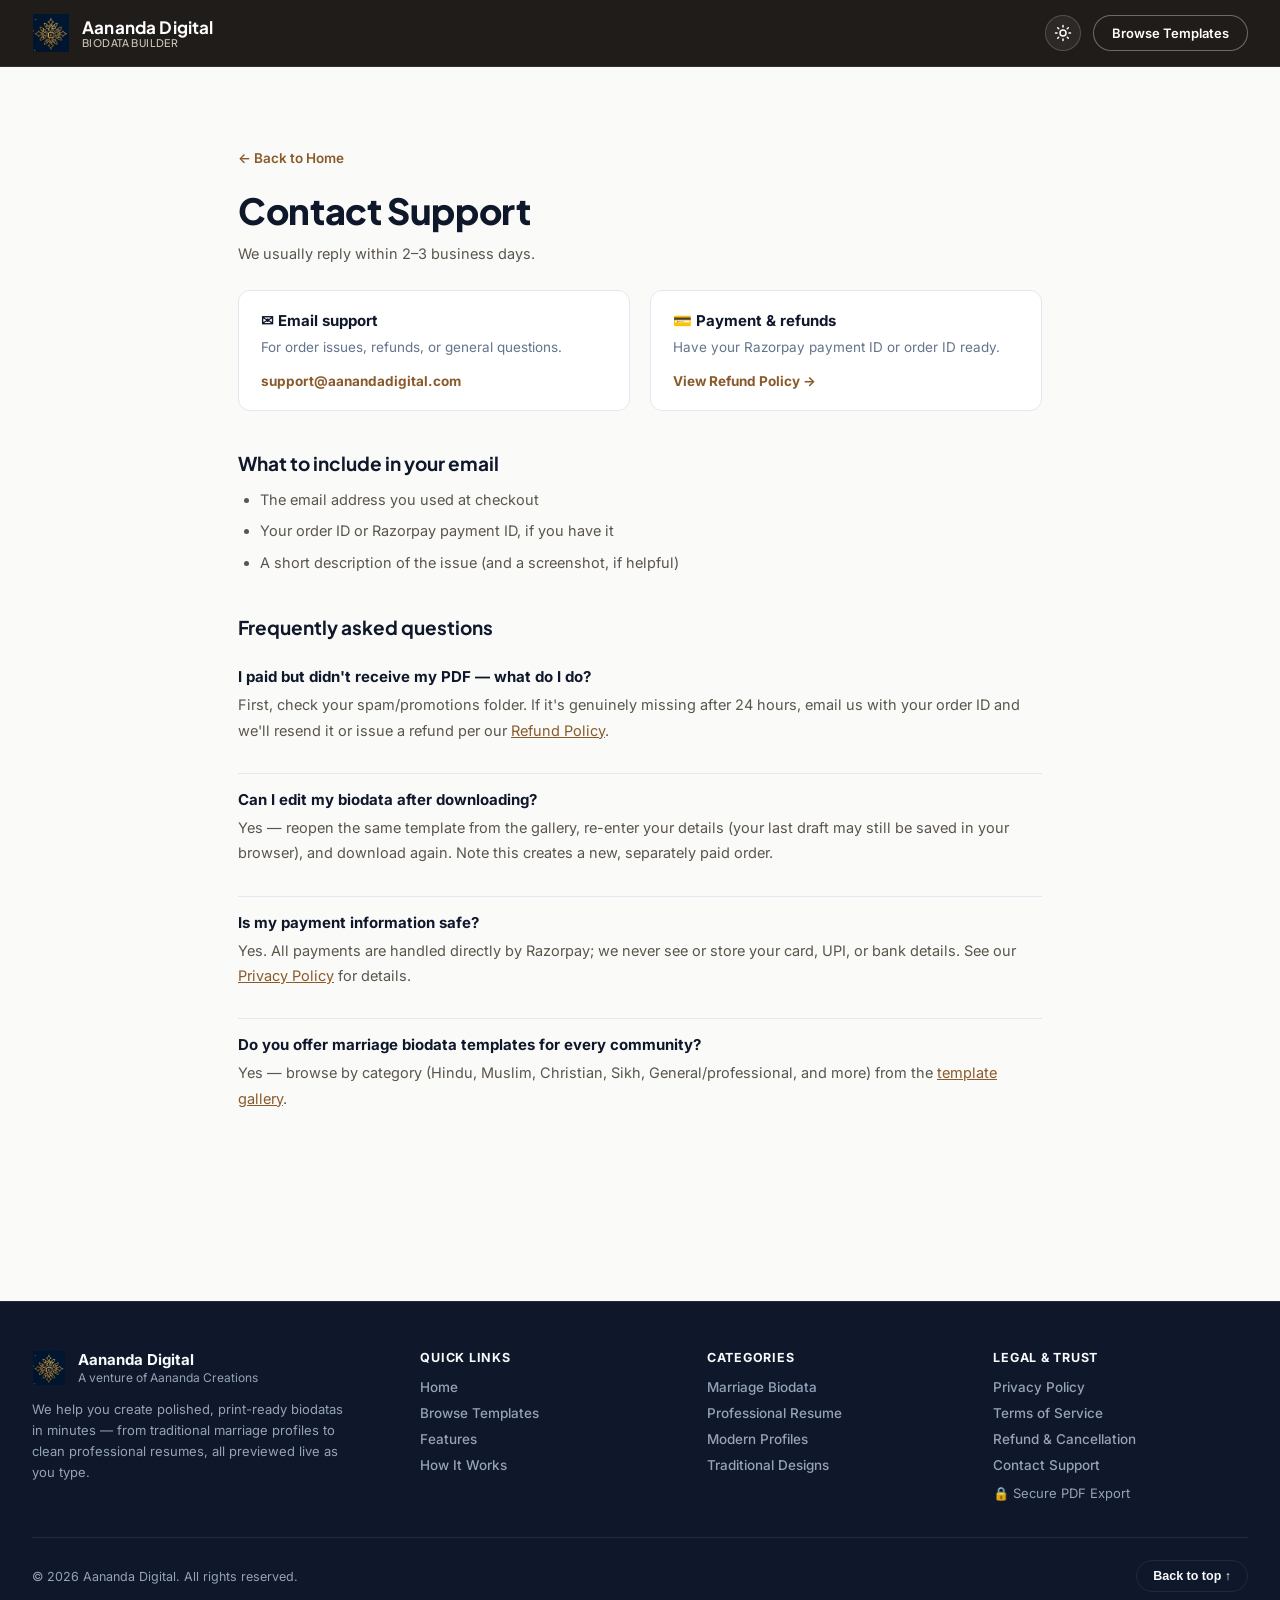
==== frontend/legal/contact.html @ cd55260d "added pp" ====
<!DOCTYPE html>
<html lang="en">
<head>
<meta charset="UTF-8" />
<meta name="viewport" content="width=device-width, initial-scale=1.0" />
<meta name="theme-color" content="#0f172a" />
<title>Contact Support — Aananda Digital</title>
<meta name="description" content="Get help with your Aananda Digital biodata order, payments, or account." />
<link rel="preconnect" href="https://fonts.googleapis.com" />
<link rel="preconnect" href="https://fonts.gstatic.com" crossorigin />
<link href="https://fonts.googleapis.com/css2?family=Plus+Jakarta+Sans:wght@400;500;600;700;800&family=Inter:wght@400;500;600;700&display=swap" rel="stylesheet" />
<link rel="stylesheet" href="../style.css" />
<script>
  (function () {
    try {
      var saved = localStorage.getItem("aananda-theme");
      var theme = saved || (window.matchMedia && window.matchMedia("(prefers-color-scheme: dark)").matches ? "dark" : "light");
      document.documentElement.setAttribute("data-theme", theme);
    } catch (e) {}
  })();
</script>
</head>
<body>
  <header class="app-header">
    <div class="brand">
      <img class="brand-mark" src="../src/assets/aananda-logo-mark.png" alt="Aananda Digital" />
      <span class="brand-text">Aananda Digital<span class="brand-sub">Biodata Builder</span></span>
    </div>
    <div class="app-header-actions">
      <button type="button" id="themeToggle" class="theme-toggle" aria-label="Toggle dark mode" title="Toggle dark mode">
        <svg class="icon-sun" width="18" height="18" viewBox="0 0 24 24" fill="none" stroke="currentColor" stroke-width="2" stroke-linecap="round" stroke-linejoin="round"><circle cx="12" cy="12" r="4"/><path d="M12 2v2M12 20v2M4.93 4.93l1.41 1.41M17.66 17.66l1.41 1.41M2 12h2M20 12h2M6.34 17.66l-1.41 1.41M19.07 4.93l-1.41 1.41"/></svg>
        <svg class="icon-moon" width="18" height="18" viewBox="0 0 24 24" fill="none" stroke="currentColor" stroke-width="2" stroke-linecap="round" stroke-linejoin="round"><path d="M21 12.79A9 9 0 1 1 11.21 3 7 7 0 0 0 21 12.79z"/></svg>
      </button>
      <a href="../index.html#galleryGrid" class="btn btn-header-cta">Browse Templates</a>
    </div>
  </header>

  <main class="container">
    <article class="legal-page">
      <a href="../index.html" class="legal-back">&larr; Back to Home</a>
      <h1>Contact Support</h1>
      <p class="legal-updated">We usually reply within 2–3 business days.</p>

      <div class="contact-grid">
        <div class="contact-card">
          <h3>&#9993; Email support</h3>
          <p>For order issues, refunds, or general questions.</p>
          <a class="contact-link" href="mailto:support@aanandadigital.com">support@aanandadigital.com</a>
        </div>
        <div class="contact-card">
          <h3>&#128179; Payment &amp; refunds</h3>
          <p>Have your Razorpay payment ID or order ID ready.</p>
          <a class="contact-link" href="./refund-policy.html">View Refund Policy &rarr;</a>
        </div>
      </div>

      <h2>What to include in your email</h2>
      <ul>
        <li>The email address you used at checkout</li>
        <li>Your order ID or Razorpay payment ID, if you have it</li>
        <li>A short description of the issue (and a screenshot, if helpful)</li>
      </ul>

      <h2>Frequently asked questions</h2>
      <div class="faq-item">
        <h3>I paid but didn't receive my PDF — what do I do?</h3>
        <p>First, check your spam/promotions folder. If it's genuinely missing after 24 hours, email us with your order ID and we'll resend it or issue a refund per our <a href="./refund-policy.html">Refund Policy</a>.</p>
      </div>
      <div class="faq-item">
        <h3>Can I edit my biodata after downloading?</h3>
        <p>Yes — reopen the same template from the gallery, re-enter your details (your last draft may still be saved in your browser), and download again. Note this creates a new, separately paid order.</p>
      </div>
      <div class="faq-item">
        <h3>Is my payment information safe?</h3>
        <p>Yes. All payments are handled directly by Razorpay; we never see or store your card, UPI, or bank details. See our <a href="./privacy-policy.html">Privacy Policy</a> for details.</p>
      </div>
      <div class="faq-item">
        <h3>Do you offer marriage biodata templates for every community?</h3>
        <p>Yes — browse by category (Hindu, Muslim, Christian, Sikh, General/professional, and more) from the <a href="../index.html#galleryGrid">template gallery</a>.</p>
      </div>
    </article>
  </main>

  <footer class="app-footer">
    <div class="app-footer-inner">
      <div class="app-footer-grid">
        <div class="app-footer-col app-footer-brand-col">
          <div class="app-footer-brand">
            <img src="../src/assets/aananda-logo-mark.png" alt="Aananda Digital" class="app-footer-mark" />
            <div>
              <div class="app-footer-name">Aananda Digital</div>
              <div class="app-footer-tag">A venture of Aananda Creations</div>
            </div>
          </div>
          <p class="app-footer-blurb">
            We help you create polished, print-ready biodatas in minutes — from traditional
            marriage profiles to clean professional resumes, all previewed live as you type.
          </p>
        </div>

        <div class="app-footer-col">
          <h4 class="app-footer-heading">Quick Links</h4>
          <a href="../index.html">Home</a>
          <a href="../index.html#galleryGrid">Browse Templates</a>
          <a href="../index.html#features">Features</a>
          <a href="../index.html#how-it-works">How It Works</a>
        </div>

        <div class="app-footer-col">
          <h4 class="app-footer-heading">Categories</h4>
          <a href="../index.html#/cat/Marriage">Marriage Biodata</a>
          <a href="../index.html#/cat/General">Professional Resume</a>
          <a href="../index.html#/cat/General">Modern Profiles</a>
          <a href="../index.html#/cat/Marriage">Traditional Designs</a>
        </div>

        <div class="app-footer-col">
          <h4 class="app-footer-heading">Legal &amp; Trust</h4>
          <a href="./privacy-policy.html">Privacy Policy</a>
          <a href="./terms-of-service.html">Terms of Service</a>
          <a href="./refund-policy.html">Refund &amp; Cancellation</a>
          <a href="./contact.html">Contact Support</a>
          <span class="app-footer-trust">&#128274; Secure PDF Export</span>
        </div>
      </div>

      <div class="app-footer-bottom">
        <div class="app-footer-copy">&copy; <span id="footerYear"></span> Aananda Digital. All rights reserved.</div>
        <button type="button" id="backToTop" class="app-footer-top-btn">Back to top &uarr;</button>
      </div>
    </div>
  </footer>

  <script type="module">
    import { initThemeToggle, initBackToTop, initFooterYear } from "../src/theme.js";
    initThemeToggle();
    initBackToTop();
    initFooterYear();
  </script>
</body>
</html>
---- frontend/style.css ----
/* ==== Theme system: CSS variables, light (default) + dark ==== */
:root {
  --bg: #fafaf9;
  --bg-elevated: #ffffff;
  --surface: #ffffff;
  --surface-muted: #f8fafc;
  --text: #0f172a;
  --text-muted: #5b564c;
  --text-soft: #64748b;
  --border: #e2e8f0;
  --border-soft: #ece8e0;
  --accent: #8a5a2b;
  --accent-soft: #f6ede1;
  --accent-strong: #1f1c1a;
  --cta-bg: #1f1c1a;
  --cta-text: #ffffff;
  --gold: #d4af37;
  --header-bg: #1f1c1a;
  --header-text: #ffffff;
  --header-text-muted: #cfc7b8;
  --footer-bg: #0f172a;
  --footer-text: #94a3b8;
  --footer-text-strong: #f8fafc;
  --footer-border: rgba(255, 255, 255, 0.08);
  --shadow-color: rgba(31, 28, 26, 0.14);
  --badge-general: #0284c7;
  --badge-marriage: #9f1239;
  color-scheme: light;
}

[data-theme="dark"] {
  --bg: #090d16;
  --bg-elevated: #0f172a;
  --surface: rgba(30, 41, 59, 0.7);
  --surface-muted: rgba(30, 41, 59, 0.45);
  --text: #f8fafc;
  --text-muted: #cbd5e1;
  --text-soft: #94a3b8;
  --border: rgba(255, 255, 255, 0.1);
  --border-soft: rgba(255, 255, 255, 0.08);
  --accent: #eab676;
  --accent-soft: rgba(212, 175, 55, 0.14);
  --accent-strong: #f8fafc;
  --cta-bg: #d4af37;
  --cta-text: #1f1c1a;
  --gold: #e6c96b;
  --header-bg: #0b0f19;
  --header-text: #f8fafc;
  --header-text-muted: #94a3b8;
  --footer-bg: #030712;
  --footer-text: #7c8aa3;
  --footer-text-strong: #f8fafc;
  --footer-border: rgba(255, 255, 255, 0.08);
  --shadow-color: rgba(0, 0, 0, 0.45);
  color-scheme: dark;
}

* { box-sizing: border-box; }
body {
  margin: 0;
  font-family: "Inter", "Segoe UI", Arial, sans-serif;
  background: var(--bg);
  color: var(--text);
  transition: background 0.25s ease, color 0.25s ease;
}

/* Base button reset — deliberately the FIRST button rule in the file so
   every button-family class defined further down (.btn-header-cta,
   .btn-hero-*, .btn-secondary, .filter-chip, etc.) can safely override its
   background/color/border. Same-specificity classes are resolved by source
   order, so this must never move below a more specific button rule. */
.btn {
  padding: 10px 18px;
  border-radius: 8px;
  border: 1px solid var(--cta-bg);
  background: var(--cta-bg);
  color: var(--cta-text);
  font-size: 14px;
  cursor: pointer;
  transition: transform 0.2s ease, box-shadow 0.2s ease;
}
.btn:hover:not(:disabled) { transform: translateY(-1px); }
.btn:disabled { opacity: .5; cursor: not-allowed; background: #7a766e; border-color: #7a766e; color: #fff; }

.app-header {
  padding: 14px 32px;
  background: var(--header-bg);
  color: var(--header-text);
  display: flex;
  align-items: center;
  justify-content: space-between;
  position: sticky;
  top: 0;
  z-index: 50;
  border-bottom: 1px solid rgba(255,255,255,0.08);
  transition: background 0.25s ease;
}
.app-header .brand {
  display: flex;
  align-items: center;
  gap: 12px;
  font-size: 17px;
  font-weight: 700;
  letter-spacing: 0.01em;
  font-family: "Plus Jakarta Sans", "Inter", sans-serif;
}
.app-header .brand-mark {
  width: 38px;
  height: 38px;
  object-fit: contain;
  flex-shrink: 0;
}
.app-header .brand-text { display: flex; flex-direction: column; line-height: 1.2; }
.app-header .brand-sub { font-size: 10.5px; font-weight: 500; color: var(--header-text-muted); letter-spacing: 0.04em; text-transform: uppercase; }

.app-header-actions { display: flex; align-items: center; gap: 12px; }

.theme-toggle {
  width: 36px;
  height: 36px;
  border-radius: 50%;
  border: 1px solid rgba(255,255,255,0.18);
  background: rgba(255,255,255,0.06);
  color: var(--header-text);
  display: flex;
  align-items: center;
  justify-content: center;
  cursor: pointer;
  transition: background 0.2s ease, border-color 0.2s ease, transform 0.2s ease;
  flex-shrink: 0;
}
.theme-toggle:hover { background: rgba(255,255,255,0.14); border-color: var(--gold); transform: translateY(-1px); }
.theme-toggle .icon-moon { display: none; }
[data-theme="dark"] .theme-toggle .icon-sun { display: none; }
[data-theme="dark"] .theme-toggle .icon-moon { display: block; }

.btn-header-cta {
  padding: 9px 18px;
  border-radius: 999px;
  border: 1px solid rgba(255,255,255,0.35);
  color: #fff;
  font-size: 13px;
  font-weight: 600;
  text-decoration: none;
  transition: background 0.15s, border-color 0.15s;
}
.btn-header-cta:hover { background: rgba(255,255,255,0.1); border-color: var(--gold); }

.container { max-width: 1440px; margin: 0 auto; padding: 32px; }

/* ---- Hero ---- */
.hero {
  display: grid;
  grid-template-columns: 1.15fr 0.85fr;
  gap: 48px;
  align-items: center;
  padding: 48px 8px 56px;
}
.hero-eyebrow {
  display: inline-flex;
  align-items: center;
  gap: 6px;
  font-size: 0.825rem;
  font-weight: 600;
  letter-spacing: 0.015em;
  color: var(--accent);
  background: transparent;
  padding: 7px 16px;
  border-radius: 9999px;
  border: 1px solid var(--gold);
  box-shadow: 0 0 0 3px var(--accent-soft);
  margin-bottom: 20px;
}
.hero-title {
  font-family: "Plus Jakarta Sans", "Inter", sans-serif;
  font-size: clamp(28px, 3.6vw, 42px);
  line-height: 1.2;
  font-weight: 800;
  color: var(--text);
  margin: 0 0 16px;
  letter-spacing: -0.015em;
}
.hero-title em { font-style: normal; color: var(--accent); }
.hero-subtitle {
  font-size: 16px;
  line-height: 1.6;
  color: var(--text-muted);
  margin: 0 0 28px;
  max-width: 540px;
}
.hero-cta-row { display: flex; gap: 14px; flex-wrap: wrap; margin-bottom: 30px; }
.btn-hero-primary {
  padding: 13px 24px;
  border-radius: 8px;
  background: var(--cta-bg);
  color: var(--cta-text);
  font-size: 14.5px;
  font-weight: 700;
  text-decoration: none;
  box-shadow: 0 8px 20px var(--shadow-color);
  transition: transform 0.2s ease, box-shadow 0.2s ease;
  display: inline-block;
}
.btn-hero-primary:hover { transform: translateY(-2px); box-shadow: 0 10px 24px var(--shadow-color); }
.btn-hero-secondary {
  padding: 13px 24px;
  border-radius: 8px;
  background: var(--surface);
  color: var(--text);
  font-size: 14.5px;
  font-weight: 700;
  text-decoration: none;
  border: 1.5px solid var(--border);
  transition: border-color 0.2s ease, background 0.2s ease, transform 0.2s ease;
  display: inline-block;
}
.btn-hero-secondary:hover { border-color: var(--accent); transform: translateY(-2px); }
.hero-trust-badges { display: flex; flex-wrap: wrap; gap: 10px 22px; }
.trust-badge { font-size: 13px; color: var(--text-muted); display: flex; align-items: center; gap: 6px; font-weight: 600; }
.trust-badge-icon {
  width: 18px; height: 18px; border-radius: 50%;
  background: #e7f3e8; color: #2f7a44;
  display: inline-flex; align-items: center; justify-content: center;
  font-size: 11px; flex-shrink: 0;
}
[data-theme="dark"] .trust-badge-icon { background: rgba(47, 122, 68, 0.25); color: #7fd99a; }

.hero-visual { position: relative; height: 380px; display: flex; align-items: center; justify-content: center; perspective: 1200px; }
.hero-card {
  position: absolute;
  width: 240px;
  height: 320px;
  border-radius: 16px;
  box-shadow: 0 20px 45px var(--shadow-color);
  transition: transform 0.4s ease, box-shadow 0.4s ease;
}
.hero-card-back {
  background: linear-gradient(155deg, #1e3a8a, #0f172a);
  transform: rotate(-9deg) translate(-38px, 10px);
  opacity: 0.85;
}
.hero-card-mid {
  background: linear-gradient(155deg, #9f1239, #7f1d1d);
  transform: rotate(6deg) translate(34px, -6px);
  opacity: 0.9;
}
.hero-card-front {
  background: #fffdfa;
  border: 6px double var(--gold);
  padding: 22px 20px;
  display: flex;
  flex-direction: column;
  align-items: center;
  gap: 12px;
  transform: perspective(1000px) rotateY(-6deg) rotateX(2deg);
  animation: heroFloat 5s ease-in-out infinite;
}
.hero-visual:hover .hero-card-front {
  transform: perspective(1000px) rotateY(0deg) rotateX(0deg) translateY(-4px);
}
@keyframes heroFloat {
  0%, 100% { transform: perspective(1000px) rotateY(-6deg) rotateX(2deg) translateY(0px); }
  50% { transform: perspective(1000px) rotateY(-6deg) rotateX(2deg) translateY(-8px); }
}
.hero-card-photo {
  width: 74px; height: 74px; border-radius: 50%;
  background: linear-gradient(135deg, #e7dcc8, #cbb98f);
  margin-bottom: 4px;
  border: 2px solid var(--gold);
}
.hero-card-line { height: 8px; border-radius: 4px; background: #e7e2d6; width: 100%; }
.hero-card-line-1 { width: 60%; height: 12px; background: #c9a24b; margin-bottom: 4px; }
.hero-card-line-2 { width: 90%; }
.hero-card-line-3 { width: 75%; }
.hero-card-line-4 { width: 85%; }

@media (max-width: 900px) {
  .hero { grid-template-columns: 1fr; padding: 32px 4px 40px; text-align: center; }
  .hero-cta-row, .hero-trust-badges { justify-content: center; }
  .hero-subtitle { max-width: none; margin-left: auto; margin-right: auto; }
  .hero-visual { height: 280px; margin-top: 8px; }
  .hero-card { width: 190px; height: 250px; }
}

.gallery-heading { margin-bottom: 18px; }
.gallery-heading h2 { margin: 0 0 6px; font-size: 22px; font-family: "Plus Jakarta Sans", "Inter", sans-serif; font-weight: 700; color: var(--text); }
.gallery-subtitle { color: var(--text-soft); margin: 0 0 4px; font-size: 14.5px; }

/* ---- Gallery ---- */
.gallery-filters {
  display: flex;
  flex-wrap: wrap;
  gap: 10px;
  margin-bottom: 24px;
}
.filter-chip {
  padding: 8px 18px;
  border-radius: 9999px;
  border: 1px solid var(--border);
  background: transparent;
  color: var(--text-muted);
  font-size: 13px;
  font-weight: 600;
  cursor: pointer;
  transition: background 0.2s ease, color 0.2s ease, border-color 0.2s ease, box-shadow 0.2s ease;
}
.filter-chip:hover { border-color: var(--accent); color: var(--text); }
.filter-chip.active {
  background: var(--cta-bg);
  border-color: var(--cta-bg);
  color: var(--cta-text);
  box-shadow: 0 0 0 3px var(--accent-soft);
}
.gallery-empty { color: var(--text-soft); font-size: 14px; padding: 20px 0; }

.gallery-grid {
  display: grid;
  grid-template-columns: repeat(auto-fill, minmax(260px, 1fr));
  gap: 24px;
  align-items: stretch;
}
.template-card {
  background: var(--surface);
  border: 1px solid var(--border);
  border-radius: 12px;
  overflow: hidden;
  display: flex;
  flex-direction: column;
  height: 100%;
  transition: box-shadow 0.2s ease, transform 0.2s ease, border-color 0.2s ease;
}
.template-card:hover {
  box-shadow: 0 12px 24px -10px rgba(0,0,0,0.15);
  transform: translateY(-4px);
  border-color: var(--accent);
}
.template-card-thumb {
  position: relative;
  aspect-ratio: 3 / 4;
  background: #eee;
  display: flex;
  align-items: center;
  justify-content: center;
  cursor: pointer;
  flex-shrink: 0;
  overflow: hidden;
}
.template-card-thumb img { width: 100%; height: 100%; object-fit: cover; display: block; transition: transform 0.3s ease; }
.template-card:hover .template-card-thumb img { transform: scale(1.04); }
.template-card-thumb.no-thumb::after {
  content: "No preview yet";
  color: #999;
  font-size: 13px;
}

.template-card-badge {
  position: absolute;
  top: 10px;
  left: 10px;
  z-index: 2;
  font-size: 10.5px;
  font-weight: 700;
  letter-spacing: 0.02em;
  padding: 4px 10px;
  border-radius: 999px;
  color: #fff;
  box-shadow: 0 2px 8px rgba(0,0,0,0.18);
}
.template-card-badge.badge-general { background: var(--badge-general); }
.template-card-badge.badge-marriage { background: var(--badge-marriage); }

.template-card-overlay {
  position: absolute;
  inset: 0;
  background: linear-gradient(to top, rgba(31,28,26,0.72) 0%, rgba(31,28,26,0.0) 55%);
  display: flex;
  align-items: flex-end;
  justify-content: center;
  padding-bottom: 18px;
  opacity: 0;
  transition: opacity 0.2s ease;
}
.template-card:hover .template-card-overlay { opacity: 1; }
.template-card-overlay-btn {
  background: #fff;
  color: #1f1c1a;
  font-size: 12.5px;
  font-weight: 700;
  padding: 8px 16px;
  border-radius: 999px;
  box-shadow: 0 4px 12px rgba(0,0,0,0.25);
}
.template-card-body { padding: 14px 16px 16px; display: flex; flex-direction: column; gap: 6px; flex: 1; }
.template-card-name {
  font-size: 16px;
  font-weight: 700;
  line-height: 1.25;
  min-height: 40px;
  color: var(--text);
  display: -webkit-box;
  -webkit-line-clamp: 2;
  -webkit-box-orient: vertical;
  overflow: hidden;
}
.template-card-community {
  display: inline-block;
  font-size: 12px;
  color: var(--accent);
  background: var(--accent-soft);
  padding: 2px 8px;
  border-radius: 12px;
  width: fit-content;
  min-height: 20px;
}
.template-card-desc {
  font-size: 13px;
  color: var(--text-soft);
  line-height: 1.4;
  flex: 1;
  display: -webkit-box;
  -webkit-line-clamp: 3;
  -webkit-box-orient: vertical;
  overflow: hidden;
}
.template-card-body .btn-primary { margin-top: 10px; }

/* ---- Builder ---- */
.builder-layout {
  display: grid;
  grid-template-columns: 460px 1fr;
  gap: 36px;
  align-items: start;
}
.form-panel {
  background: var(--surface);
  border: 1px solid var(--border);
  border-radius: 12px;
  padding: 22px 24px;
  position: sticky;
  top: 20px;
  align-self: start;
  max-height: calc(100vh - 40px);
  overflow-y: auto;
  color: var(--text);
}
.form-section {
  border: 1px solid var(--border-soft);
  border-radius: 10px;
  background: var(--surface-muted);
  padding: 16px 18px 18px;
  margin: 0 0 18px;
}
.form-section legend { font-weight: 700; font-size: 14.5px; margin-bottom: 12px; padding: 0 2px; color: var(--text); }
.form-fields-grid { display: grid; grid-template-columns: 1fr 1fr; gap: 0 16px; }
.form-fields-grid .form-field-full { grid-column: 1 / -1; }
.form-field { margin-bottom: 14px; display: flex; flex-direction: column; gap: 4px; }
.form-field label { font-size: 13px; color: var(--text-muted); }
.form-field input,
.form-field textarea {
  padding: 10px 12px;
  border: 1px solid var(--border);
  border-radius: 8px;
  font-size: 14px;
  font-family: inherit;
  background: var(--bg-elevated);
  color: var(--text);
}
.form-field input:focus,
.form-field textarea:focus,
.form-field select:focus {
  outline: none;
  border-color: #8a5a2b;
  box-shadow: 0 0 0 3px rgba(138, 90, 43, 0.12);
}
.form-field textarea { resize: vertical; min-height: 80px; }
.form-field input[type="file"] {
  padding: 8px 10px;
  cursor: pointer;
  background: var(--bg-elevated);
  color: var(--text-muted);
}
.form-field input[type="file"]::file-selector-button,
.form-field input[type="file"]::-webkit-file-upload-button {
  padding: 7px 14px;
  margin-right: 12px;
  border: 1px solid var(--border);
  border-radius: 6px;
  background: var(--surface-muted);
  color: var(--text);
  font-family: inherit;
  font-size: 13px;
  font-weight: 600;
  cursor: pointer;
  transition: background 0.15s ease, border-color 0.15s ease;
}
.form-field input[type="file"]::file-selector-button:hover,
.form-field input[type="file"]::-webkit-file-upload-button:hover {
  background: var(--accent-soft);
  border-color: var(--accent);
}
.preview-panel { display: flex; flex-direction: column; align-items: center; gap: 14px; }
.preview-scale { transform-origin: top center; }

/* ---- field hint (e.g. age validation) ---- */
.field-hint { font-size: 12px; margin-top: 2px; min-height: 14px; }
.field-hint.ok { color: #3b7a3b; }
.field-hint.warn { color: #b23b3b; font-weight: 600; }

/* ---- phone / country code group ---- */
.phone-group { display: flex; gap: 8px; }
.phone-group select { flex: 0 0 118px; padding: 10px 6px; border: 1px solid var(--border); border-radius: 8px; font-family: inherit; font-size: 13px; background: var(--bg-elevated); color: var(--text); }
.phone-group input { flex: 1; min-width: 0; }
.field-error { font-size: 12px; color: #b23b3b; margin-top: 4px; min-height: 14px; }

/* ---- Canva-style page navigation (arrows + dots) ---- */
.preview-nav {
  display: flex;
  align-items: center;
  justify-content: center;
  gap: 16px;
}
.preview-arrow {
  width: 36px;
  height: 36px;
  border-radius: 50%;
  border: 1px solid var(--border);
  background: var(--surface);
  color: var(--text);
  font-size: 16px;
  cursor: pointer;
  display: flex;
  align-items: center;
  justify-content: center;
  transition: background 0.15s ease;
}
.preview-arrow:hover:not(:disabled) { background: var(--surface-muted); }
.preview-arrow:disabled { opacity: 0.35; cursor: default; }

.preview-dots { display: flex; align-items: center; gap: 8px; }
.preview-dot {
  width: 9px;
  height: 9px;
  border-radius: 50%;
  border: none;
  background: var(--border);
  cursor: pointer;
  padding: 0;
}
.preview-dot.active { background: var(--cta-bg); width: 22px; border-radius: 5px; }

.btn-secondary { background: var(--surface); color: var(--text); border-color: var(--border); }
.btn-primary { width: 100%; margin-top: 10px; }

.top-actions {
  position: sticky;
  top: 66px;
  z-index: 40;
  display: flex;
  flex-wrap: wrap;
  justify-content: space-between;
  align-items: center;
  gap: 12px;
  margin: 0 -32px 20px;
  padding: 12px 32px;
  background: var(--bg);
  border-bottom: 1px solid var(--border-soft);
  box-shadow: 0 6px 16px -12px var(--shadow-color);
}
.top-actions-left, .top-actions-right { display: flex; align-items: center; gap: 12px; flex-wrap: wrap; }
.top-actions-right { justify-content: flex-end; margin-left: auto; }
.download-block-reason { margin-top: 0; text-align: right; max-width: 260px; }

.overlay {
  position: fixed; inset: 0; background: rgba(0,0,0,0.55);
  display: flex; align-items: center; justify-content: center; color: #fff; font-size: 16px;
}
.overlay[hidden] { display: none; }

.contact-row { display: grid; grid-template-columns: 1fr 1fr; gap: 10px; margin-bottom: 14px; }

/* ---- Responsive builder layout ---- */
@media (max-width: 960px) {
  .container { padding: 16px; }

  .builder-layout {
    grid-template-columns: 1fr; /* stack form above preview */
    gap: 20px;
  }

  .form-panel {
    position: static;
    max-height: none; /* no forced inner scroll on mobile */
    overflow-y: visible;
    padding: 16px;
  }

  .form-fields-grid { grid-template-columns: 1fr; }

  .preview-panel {
    order: 2; /* form first, preview below on mobile */
  }

  .preview-scale {
    transform: none; /* let JS-driven width scaling take over, see main.js */
    width: 100%;
    display: flex;
    justify-content: center;
  }

  .contact-row {
    grid-template-columns: 1fr; /* stack full name / email */
  }

  .top-actions { margin: 0 -16px 20px; padding: 10px 16px; flex-direction: column; align-items: stretch; gap: 10px; }
  .top-actions-left, .top-actions-right { justify-content: stretch; }
  .top-actions-left .btn, .top-actions-right .btn { flex: 1 1 auto; }
  .download-block-reason { text-align: left; max-width: none; flex-basis: 100%; }
}

@media (max-width: 480px) {
  .app-header { padding: 14px 16px; top: 0; }
  .app-header .brand { font-size: 17px; }
  .top-actions { top: 62px; }
  .form-field input, .form-field textarea { font-size: 16px; } /* prevents iOS auto-zoom on focus */
}


/* --- dynamic pages/sections/photos (added for flexible builder) --- */

.form-photos {
  display: flex;
  flex-wrap: wrap;
  gap: 16px;
  margin-bottom: 20px;
}

.form-field-photo {
  position: relative;
}

.form-page {
  border-top: 1px dashed #d8d2c8;
  padding-top: 16px;
  margin-top: 16px;
}

.form-page:first-of-type {
  border-top: none;
  padding-top: 0;
  margin-top: 0;
}

.form-page-header {
  display: flex;
  align-items: center;
  justify-content: space-between;
  font-weight: 600;
  color: #6b5f4f;
  margin-bottom: 8px;
}

.section-title-input {
  border: none;
  background: transparent;
  font: inherit;
  font-weight: 600;
  padding: 2px 4px;
  width: auto;
  min-width: 140px;
}

.section-title-input:hover,
.section-title-input:focus {
  background: #f4efe6;
  border-radius: 4px;
  outline: none;
}

.form-section legend {
  display: flex;
  align-items: center;
  gap: 10px;
  width: 100%;
}

.btn-link {
  background: none;
  border: none;
  padding: 0;
  font-size: 13px;
  cursor: pointer;
  text-decoration: underline;
  color: #6b5f4f;
}

.btn-danger {
  color: #b23b3b;
}

.btn-add-section,
.btn-add-page,
.btn-add-photo {
  display: inline-block;
  margin-top: 8px;
  margin-bottom: 16px;
  font-size: 13px;
  padding: 8px 14px;
}

.btn-add-field {
  display: block;
  margin: 6px 0 4px;
}

.btn-remove-field {
  margin-left: auto;
  font-size: 12px;
}

/* --- generic renderer for user-added extras (custom sections, extra photos, extra pages) --- */
/* NOTE: the extras themselves (headings, rows, photos) are styled inline by
   dynamicExtras.js using each template's own theme (see templates/themes.js)
   so they visually match that specific template — not overridden here. */

.photo-placement-label {
  font-size: 11px;
  color: #8a8070;
  margin-top: 2px;
}
.photo-placement-select {
  padding: 5px 8px;
  border: 1px solid #d5d2ca;
  border-radius: 6px;
  font-size: 13px;
  font-family: inherit;
}

/* --- draggable/resizable extra photos on the live preview --- */
.bd-user-photo { touch-action: none; }
.bd-user-photo:hover { outline: 2px dashed rgba(0, 0, 0, 0.35); outline-offset: 2px; }
.bd-user-photo-resize {
  position: absolute;
  right: -6px;
  bottom: -6px;
  width: 14px;
  height: 14px;
  border-radius: 50%;
  background: #fff;
  border: 2px solid #1f1c1a;
  cursor: nwse-resize;
  touch-action: none;
}

/* --- Canva-style on-photo edit button + panel (shape/border/filter/order/remove) --- */
.bd-photo-edit-btn {
  position: absolute;
  top: -10px;
  right: -10px;
  width: 26px;
  height: 26px;
  border-radius: 50%;
  background: #1f1c1a;
  color: #fff;
  border: 2px solid #fff;
  font-size: 13px;
  line-height: 1;
  display: flex;
  align-items: center;
  justify-content: center;
  cursor: pointer;
  z-index: 1001;
  box-shadow: 0 1px 4px rgba(0,0,0,0.35);
  touch-action: none;
}
.bd-photo-edit-panel {
  position: absolute;
  top: 100%;
  right: 0;
  margin-top: 8px;
  width: 200px;
  background: #fff;
  border: 1px solid #d5d2ca;
  border-radius: 8px;
  padding: 12px;
  box-shadow: 0 6px 20px rgba(0,0,0,0.18);
  z-index: 1002;
  cursor: default;
  font-size: 12px;
  touch-action: auto;
}
.bd-photo-edit-panel[hidden] { display: none; }
.bd-photo-edit-panel .bd-panel-title { font-weight: 700; font-size: 12px; margin-bottom: 8px; color: #2a2620; }
.bd-photo-edit-panel label { display: flex; flex-direction: column; gap: 3px; margin-bottom: 8px; color: #6b5f4f; font-size: 11px; }
.bd-photo-edit-panel select { font-family: inherit; font-size: 12px; padding: 4px; border: 1px solid #d5d2ca; border-radius: 4px; }
.bd-photo-edit-panel input[type="range"] { width: 100%; }
.bd-photo-edit-panel input[type="color"] { padding: 0; height: 24px; border: 1px solid #d5d2ca; border-radius: 4px; background: none; width: 100%; }
.bd-photo-edit-actions { display: flex; flex-direction: column; gap: 6px; margin-top: 4px; border-top: 1px solid #eee; padding-top: 8px; }
.bd-photo-edit-actions button {
  text-align: left; background: none; border: none; padding: 0;
  font-size: 12px; cursor: pointer; color: #6b5f4f; text-decoration: underline;
}
.bd-photo-edit-actions button.btn-danger { color: #b23b3b; }

@media print {
  .bd-user-photo:hover { outline: none; }
  .bd-user-photo-resize { display: none; }
  .bd-photo-edit-btn, .bd-photo-edit-panel { display: none !important; }
}

.bd-render-error {
  padding: 24px;
  background: #fff5f0;
  border: 1px solid #e8c9b8;
  color: #8a4a2b;
  font-size: 14px;
  border-radius: 4px;
  margin: 12px 0;
}

@media print {
  .bd-cont-page {
    page-break-before: always;
  }
}

/* --- Start over button --- */
.btn-danger-outline {
  border-color: #b3402a;
  color: #b3402a;
}
.btn-danger-outline:hover { background: #fff5f0; }

/* --- never silently lose long text off the edge of a page --- */
.bd-template,
.bd-cont-page {
  overflow-wrap: break-word;
  word-break: break-word;
}
.bd-template *,
.bd-cont-page * {
  overflow-wrap: break-word;
  word-break: break-word;
}

/* --- catalog-wide layout/overflow polish, applied on top of every template's
   own skin. Every template's row/section/card wrapper follows the pattern
   bdNN-row / bdNN-section / bdNN-card / bdNN-block / bdNN-group / bdNN-line,
   so these attribute selectors reach all 24 templates without needing a
   per-file override, while never touching builder-UI classes (scoped to
   .bd-template). Individual templates may still refine further in their
   own style.css. --- */
.bd-template { box-sizing: border-box; }
.bd-template *,
.bd-template *::before,
.bd-template *::after { box-sizing: border-box; }

.bd-template [class*="-row"],
.bd-template [class*="-section"],
.bd-template [class*="-card"],
.bd-template [class*="-block"],
.bd-template [class*="-group"],
.bd-template [class*="-line"],
.bd-template [class*="-timeline-item"] {
  page-break-inside: avoid;
  break-inside: avoid;
}

/* Guard against a fixed-width label column swallowing a very long custom
   field label: allow it to wrap onto a second line instead of shoving the
   colon/value column out of alignment or off the page. */
.bd-template [class*="-label"],
.bd-template [class*="-value"] {
  overflow-wrap: break-word;
  word-break: break-word;
  min-width: 0;
}

/* Any element still using inline/table display for key-value pairs falls
   back to a predictable two-column grid so long values wrap cleanly under
   the label column instead of overflowing the sheet. */
.bd-template [class*="-row"] {
  min-width: 0;
}
.bd-template [class*="-row"] > * { min-width: 0; }

/* Screen-only elevation so every template reads as a premium physical sheet
   sitting on the page, rather than a flat rectangle — never printed/exported. */
@media screen {
  .bd-template {
    box-shadow: 0 12px 32px rgba(20, 16, 10, 0.14), 0 2px 8px rgba(20, 16, 10, 0.08);
  }
}
@media print {
  .bd-template { box-shadow: none !important; }
}

/* ---- Footer ---- */
.app-footer {
  margin-top: 64px;
  background: var(--footer-bg);
  color: var(--footer-text);
  border-top: 1px solid var(--footer-border);
  transition: background 0.25s ease;
}
[data-theme="dark"] .app-footer { background: var(--footer-bg); }
.app-footer-inner { max-width: 1440px; margin: 0 auto; padding: 48px 32px 24px; }

.app-footer-grid {
  display: grid;
  grid-template-columns: 1.4fr 1fr 1fr 1fr;
  gap: 32px;
  padding-bottom: 36px;
}
.app-footer-col { display: flex; flex-direction: column; gap: 10px; }
.app-footer-heading {
  font-size: 12.5px;
  font-weight: 700;
  text-transform: uppercase;
  letter-spacing: 0.06em;
  color: var(--footer-text-strong);
  margin: 0 0 4px;
}
.app-footer-col a {
  color: var(--footer-text);
  text-decoration: none;
  font-size: 13.5px;
  font-weight: 500;
  transition: color 0.15s;
  width: fit-content;
}
.app-footer-col a:hover { color: var(--gold); }
.app-footer-trust { font-size: 13px; color: var(--footer-text); display: flex; align-items: center; gap: 4px; margin-top: 2px; }

.app-footer-brand-col { gap: 14px; }
.app-footer-brand { display: flex; align-items: center; gap: 12px; }
.app-footer-mark { width: 34px; height: 34px; object-fit: contain; flex-shrink: 0; }
.app-footer-name { font-weight: 700; color: var(--footer-text-strong); font-size: 15px; }
.app-footer-tag { font-size: 12px; color: var(--footer-text); margin-top: 1px; }
.app-footer-blurb { font-size: 13px; line-height: 1.6; color: var(--footer-text); margin: 0; max-width: 320px; }

.app-footer-bottom {
  display: flex;
  align-items: center;
  justify-content: space-between;
  gap: 16px;
  flex-wrap: wrap;
  padding-top: 22px;
  border-top: 1px solid var(--footer-border);
}
.app-footer-copy { font-size: 12.5px; color: var(--footer-text); }
.app-footer-top-btn {
  background: transparent;
  border: 1px solid var(--footer-border);
  color: var(--footer-text-strong);
  font-size: 12.5px;
  font-weight: 600;
  padding: 8px 16px;
  border-radius: 9999px;
  cursor: pointer;
  transition: border-color 0.2s ease, transform 0.2s ease, background 0.2s ease;
}
.app-footer-top-btn:hover { border-color: var(--gold); background: rgba(212,175,55,0.08); transform: translateY(-2px); }

@media (max-width: 900px) {
  .app-footer-grid { grid-template-columns: 1fr 1fr; }
  .app-footer-brand-col { grid-column: 1 / -1; }
}
@media (max-width: 560px) {
  .app-footer-grid { grid-template-columns: 1fr; }
  .app-footer-bottom { flex-direction: column; text-align: center; }
}

/* ---- Legal / static content pages (privacy, terms, contact) ---- */
.legal-page {
  max-width: 820px;
  margin: 0 auto;
  padding: 48px 8px 64px;
}
.legal-back {
  display: inline-flex;
  align-items: center;
  gap: 6px;
  font-size: 13.5px;
  font-weight: 600;
  color: var(--accent);
  text-decoration: none;
  margin-bottom: 22px;
}
.legal-back:hover { text-decoration: underline; }
.legal-page h1 {
  font-family: "Plus Jakarta Sans", "Inter", sans-serif;
  font-size: clamp(26px, 3.4vw, 36px);
  font-weight: 800;
  color: var(--text);
  margin: 0 0 8px;
  letter-spacing: -0.01em;
}
.legal-updated { font-size: 13px; color: var(--text-soft); margin: 0 0 36px; }
.legal-page h2 {
  font-family: "Plus Jakarta Sans", "Inter", sans-serif;
  font-size: 19px;
  font-weight: 700;
  color: var(--text);
  margin: 36px 0 12px;
  padding-top: 4px;
}
.legal-page h2:first-of-type { margin-top: 0; }
.legal-page h3 {
  font-size: 15px;
  font-weight: 700;
  color: var(--text);
  margin: 20px 0 8px;
}
.legal-page p {
  font-size: 14.5px;
  line-height: 1.75;
  color: var(--text-muted);
  margin: 0 0 14px;
}
.legal-page ul, .legal-page ol {
  margin: 0 0 14px;
  padding-left: 22px;
  color: var(--text-muted);
  font-size: 14.5px;
  line-height: 1.75;
}
.legal-page li { margin-bottom: 6px; }
.legal-page a { color: var(--accent); }
.legal-page strong { color: var(--text); }
.legal-note {
  background: var(--surface-muted);
  border: 1px solid var(--border);
  border-left: 3px solid var(--gold);
  border-radius: 8px;
  padding: 14px 16px;
  font-size: 13.5px;
  color: var(--text-muted);
  margin: 0 0 28px;
}
.legal-toc {
  background: var(--surface);
  border: 1px solid var(--border);
  border-radius: 10px;
  padding: 18px 22px;
  margin: 0 0 32px;
}
.legal-toc h2 { margin: 0 0 10px; font-size: 14px; text-transform: uppercase; letter-spacing: 0.04em; }
.legal-toc ol { margin: 0; padding-left: 20px; columns: 2; -webkit-columns: 2; column-gap: 24px; }
.legal-toc a { font-size: 13.5px; text-decoration: none; }
.legal-toc a:hover { text-decoration: underline; }
@media (max-width: 640px) {
  .legal-toc ol { columns: 1; }
}

/* ---- Contact support page ---- */
.contact-grid {
  display: grid;
  grid-template-columns: 1fr 1fr;
  gap: 20px;
  margin: 24px 0 36px;
}
.contact-card {
  background: var(--surface);
  border: 1px solid var(--border);
  border-radius: 12px;
  padding: 20px 22px;
}
.contact-card h3 { margin: 0 0 6px; font-size: 15px; color: var(--text); }
.contact-card p { margin: 0 0 10px; font-size: 13.5px; color: var(--text-soft); }
.contact-card a.contact-link {
  display: inline-block;
  font-size: 13.5px;
  font-weight: 700;
  color: var(--accent);
  text-decoration: none;
}
.contact-card a.contact-link:hover { text-decoration: underline; }
@media (max-width: 640px) {
  .contact-grid { grid-template-columns: 1fr; }
}
.faq-item { border-bottom: 1px solid var(--border); padding: 16px 0; }
.faq-item:last-child { border-bottom: none; }
.faq-item h3 { margin: 0 0 6px; }
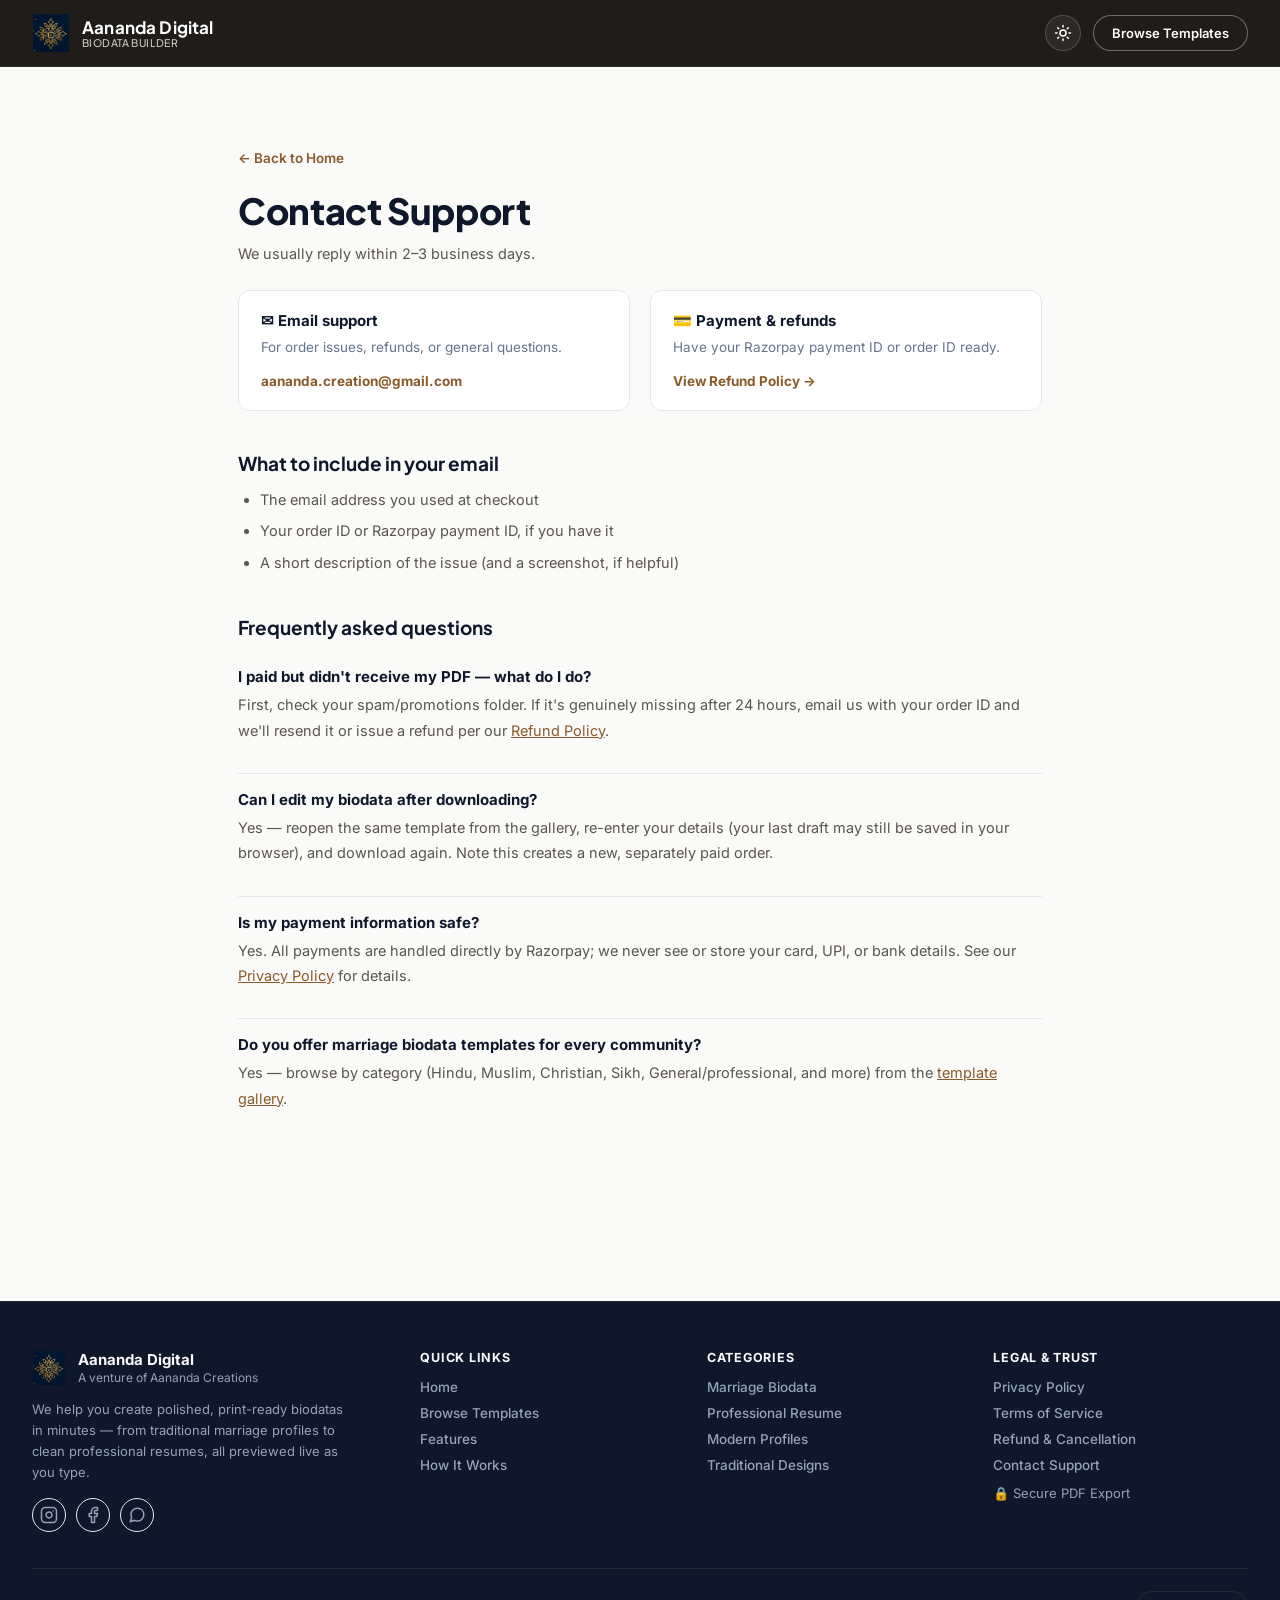
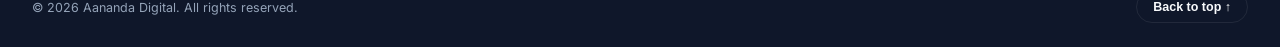
==== commit 248b6c5c: "added some frontend features" ====
--- a/frontend/legal/contact.html
+++ b/frontend/legal/contact.html
@@ -45,7 +45,7 @@
         <div class="contact-card">
           <h3>&#9993; Email support</h3>
           <p>For order issues, refunds, or general questions.</p>
-          <a class="contact-link" href="mailto:support@aanandadigital.com">support@aanandadigital.com</a>
+          <a class="contact-link" href="mailto:aananda.creation@gmail.com">aananda.creation@gmail.com</a>
         </div>
         <div class="contact-card">
           <h3>&#128179; Payment &amp; refunds</h3>
@@ -96,6 +96,17 @@
             We help you create polished, print-ready biodatas in minutes — from traditional
             marriage profiles to clean professional resumes, all previewed live as you type.
           </p>
+          <div class="app-footer-social">
+            <a href="https://www.instagram.com/aananda.creation" target="_blank" rel="noopener noreferrer" aria-label="Instagram">
+              <svg width="18" height="18" viewBox="0 0 24 24" fill="none" stroke="currentColor" stroke-width="2" stroke-linecap="round" stroke-linejoin="round"><rect x="2" y="2" width="20" height="20" rx="5"/><path d="M16 11.37A4 4 0 1 1 12.63 8 4 4 0 0 1 16 11.37z"/><line x1="17.5" y1="6.5" x2="17.51" y2="6.5"/></svg>
+            </a>
+            <a href="https://www.facebook.com/share/1BmwPWZJt9/" target="_blank" rel="noopener noreferrer" aria-label="Facebook">
+              <svg width="18" height="18" viewBox="0 0 24 24" fill="none" stroke="currentColor" stroke-width="2" stroke-linecap="round" stroke-linejoin="round"><path d="M18 2h-3a5 5 0 0 0-5 5v3H7v4h3v8h4v-8h3l1-4h-4V7a1 1 0 0 1 1-1h3z"/></svg>
+            </a>
+            <a href="https://wa.me/919076850508" target="_blank" rel="noopener noreferrer" aria-label="WhatsApp">
+              <svg width="18" height="18" viewBox="0 0 24 24" fill="none" stroke="currentColor" stroke-width="2" stroke-linecap="round" stroke-linejoin="round"><path d="M21 11.5a8.38 8.38 0 0 1-.9 3.8 8.5 8.5 0 0 1-7.6 4.7 8.38 8.38 0 0 1-3.8-.9L3 21l1.9-5.7a8.38 8.38 0 0 1-.9-3.8 8.5 8.5 0 0 1 4.7-7.6 8.38 8.38 0 0 1 3.8-.9h.5a8.48 8.48 0 0 1 8 8v.5z"/></svg>
+            </a>
+          </div>
         </div>
 
         <div class="app-footer-col">
@@ -108,10 +119,10 @@
 
         <div class="app-footer-col">
           <h4 class="app-footer-heading">Categories</h4>
-          <a href="../index.html#/cat/Marriage">Marriage Biodata</a>
-          <a href="../index.html#/cat/General">Professional Resume</a>
-          <a href="../index.html#/cat/General">Modern Profiles</a>
-          <a href="../index.html#/cat/Marriage">Traditional Designs</a>
+          <a href="../index.html?cat=Marriage#galleryGrid">Marriage Biodata</a>
+          <a href="../index.html?cat=General#galleryGrid">Professional Resume</a>
+          <a href="../index.html?cat=General#galleryGrid">Modern Profiles</a>
+          <a href="../index.html?cat=Marriage#galleryGrid">Traditional Designs</a>
         </div>
 
         <div class="app-footer-col">
--- a/frontend/style.css
+++ b/frontend/style.css
@@ -274,17 +274,85 @@
 .hero-card-line-3 { width: 75%; }
 .hero-card-line-4 { width: 85%; }
 
+.hero-visual-cta {
+  position: absolute;
+  bottom: 6px;
+  right: 18px;
+  display: inline-flex;
+  align-items: center;
+  gap: 6px;
+  background: var(--gold);
+  color: #1f1c1a;
+  font-size: 13.5px;
+  font-weight: 700;
+  padding: 10px 18px;
+  border-radius: 9999px;
+  text-decoration: none;
+  box-shadow: 0 10px 24px rgba(212, 175, 55, 0.4);
+  transform: translateY(50%) rotate(-3deg);
+  transition: transform 0.2s ease, box-shadow 0.2s ease;
+  z-index: 2;
+}
+.hero-visual-cta:hover {
+  transform: translateY(50%) rotate(-3deg) scale(1.05);
+  box-shadow: 0 12px 28px rgba(212, 175, 55, 0.55);
+}
+
 @media (max-width: 900px) {
   .hero { grid-template-columns: 1fr; padding: 32px 4px 40px; text-align: center; }
   .hero-cta-row, .hero-trust-badges { justify-content: center; }
   .hero-subtitle { max-width: none; margin-left: auto; margin-right: auto; }
   .hero-visual { height: 280px; margin-top: 8px; }
   .hero-card { width: 190px; height: 250px; }
+  .hero-visual-cta { right: 50%; transform: translate(50%, 50%) rotate(0deg); font-size: 12.5px; padding: 9px 16px; }
+  .hero-visual-cta:hover { transform: translate(50%, 50%) rotate(0deg) scale(1.05); }
 }
 
 .gallery-heading { margin-bottom: 18px; }
 .gallery-heading h2 { margin: 0 0 6px; font-size: 22px; font-family: "Plus Jakarta Sans", "Inter", sans-serif; font-weight: 700; color: var(--text); }
 .gallery-subtitle { color: var(--text-soft); margin: 0 0 4px; font-size: 14.5px; }
+
+/* ---- Features & How It Works ---- */
+.features-section, .how-it-works-section { margin: 56px 0; scroll-margin-top: 90px; }
+.gallery-heading { scroll-margin-top: 90px; }
+.features-grid {
+  display: grid;
+  grid-template-columns: repeat(4, 1fr);
+  gap: 20px;
+}
+.feature-card {
+  background: var(--surface);
+  border: 1px solid var(--border-soft);
+  border-radius: 14px;
+  padding: 22px 20px;
+  box-shadow: 0 2px 10px var(--shadow-color);
+}
+.feature-card-icon { font-size: 26px; margin-bottom: 10px; }
+.feature-card h3 { margin: 0 0 8px; font-size: 15.5px; font-family: "Plus Jakarta Sans", "Inter", sans-serif; color: var(--text); }
+.feature-card p { margin: 0; font-size: 13.5px; line-height: 1.6; color: var(--text-muted); }
+
+.how-it-works-steps {
+  display: grid;
+  grid-template-columns: repeat(4, 1fr);
+  gap: 20px;
+}
+.how-step { position: relative; padding: 22px 20px 20px; }
+.how-step-num {
+  width: 34px; height: 34px; border-radius: 50%;
+  background: var(--accent-strong); color: var(--bg-elevated);
+  display: flex; align-items: center; justify-content: center;
+  font-weight: 700; font-size: 15px; margin-bottom: 12px;
+}
+[data-theme="dark"] .how-step-num { background: var(--gold); color: #1f1c1a; }
+.how-step h3 { margin: 0 0 6px; font-size: 15px; font-family: "Plus Jakarta Sans", "Inter", sans-serif; color: var(--text); }
+.how-step p { margin: 0; font-size: 13.5px; line-height: 1.6; color: var(--text-muted); }
+
+@media (max-width: 860px) {
+  .features-grid, .how-it-works-steps { grid-template-columns: 1fr 1fr; }
+}
+@media (max-width: 560px) {
+  .features-grid, .how-it-works-steps { grid-template-columns: 1fr; }
+}
 
 /* ---- Gallery ---- */
 .gallery-filters {
@@ -569,6 +637,9 @@
 .top-actions-left, .top-actions-right { display: flex; align-items: center; gap: 12px; flex-wrap: wrap; }
 .top-actions-right { justify-content: flex-end; margin-left: auto; }
 .download-block-reason { margin-top: 0; text-align: right; max-width: 260px; }
+.checkout-consent { font-size: 12px; line-height: 1.5; color: var(--muted, #64748b); text-align: right; max-width: 260px; }
+.checkout-consent a { color: inherit; text-decoration: underline; }
+.checkout-consent a:hover { color: var(--gold); }
 
 .overlay {
   position: fixed; inset: 0; background: rgba(0,0,0,0.55);
@@ -615,6 +686,7 @@
   .top-actions-left, .top-actions-right { justify-content: stretch; }
   .top-actions-left .btn, .top-actions-right .btn { flex: 1 1 auto; }
   .download-block-reason { text-align: left; max-width: none; flex-basis: 100%; }
+  .checkout-consent { text-align: left; max-width: none; flex-basis: 100%; }
 }
 
 @media (max-width: 480px) {
@@ -932,6 +1004,14 @@
 .app-footer-trust { font-size: 13px; color: var(--footer-text); display: flex; align-items: center; gap: 4px; margin-top: 2px; }
 
 .app-footer-brand-col { gap: 14px; }
+.app-footer-social { display: flex; gap: 10px; margin-top: 2px; }
+.app-footer-social a {
+  display: flex; align-items: center; justify-content: center;
+  width: 34px; height: 34px; border-radius: 50%;
+  border: 1px solid var(--border, rgba(148,163,184,0.35));
+  color: var(--footer-text); transition: all 0.15s ease;
+}
+.app-footer-social a:hover { color: var(--gold); border-color: var(--gold); transform: translateY(-2px); }
 .app-footer-brand { display: flex; align-items: center; gap: 12px; }
 .app-footer-mark { width: 34px; height: 34px; object-fit: contain; flex-shrink: 0; }
 .app-footer-name { font-weight: 700; color: var(--footer-text-strong); font-size: 15px; }
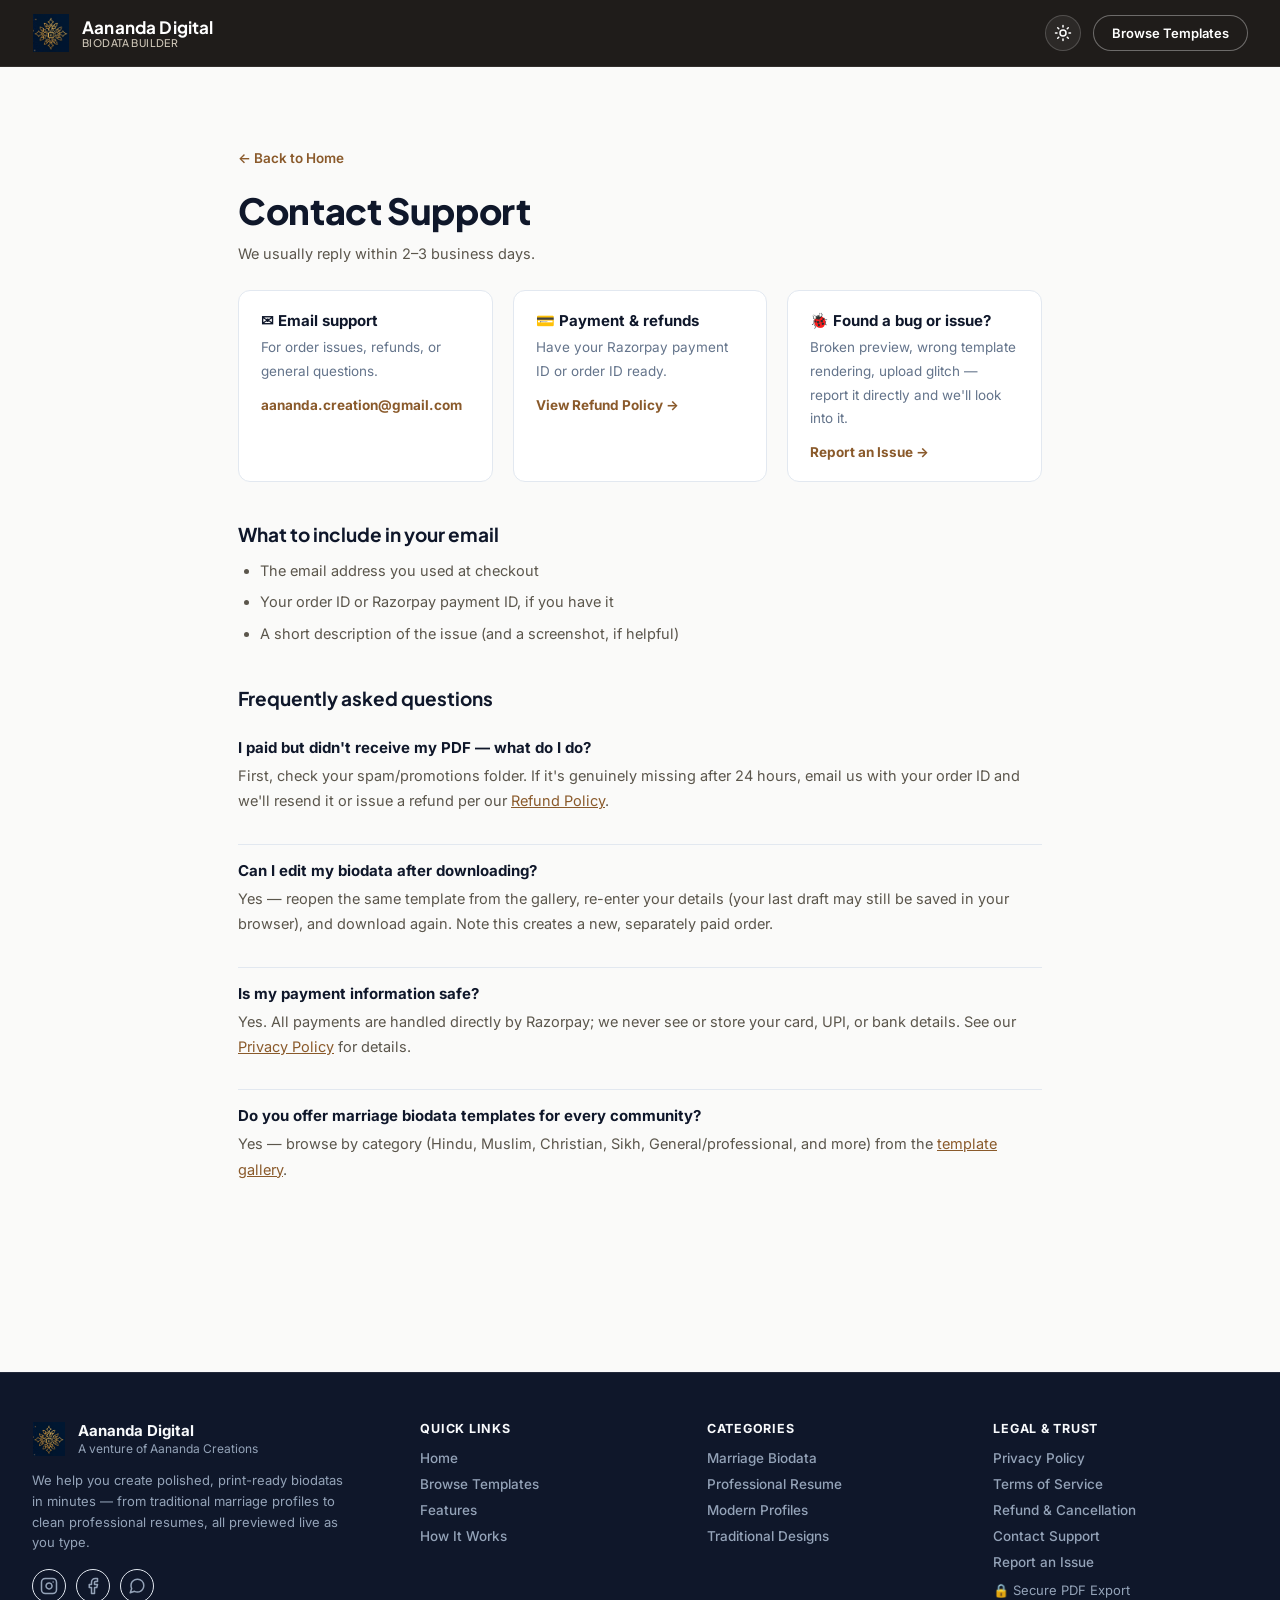
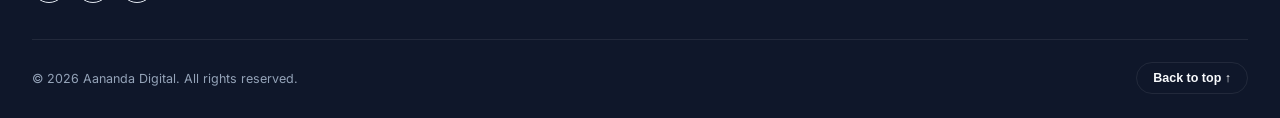
==== commit 954768e8: "updating the project- adding new templates, new features in frontend and backend" ====
--- a/frontend/legal/contact.html
+++ b/frontend/legal/contact.html
@@ -51,6 +51,11 @@
           <h3>&#128179; Payment &amp; refunds</h3>
           <p>Have your Razorpay payment ID or order ID ready.</p>
           <a class="contact-link" href="./refund-policy.html">View Refund Policy &rarr;</a>
+        </div>
+        <div class="contact-card">
+          <h3>&#128030; Found a bug or issue?</h3>
+          <p>Broken preview, wrong template rendering, upload glitch — report it directly and we'll look into it.</p>
+          <button type="button" class="contact-link report-issue-link">Report an Issue &rarr;</button>
         </div>
       </div>
 
@@ -131,6 +136,7 @@
           <a href="./terms-of-service.html">Terms of Service</a>
           <a href="./refund-policy.html">Refund &amp; Cancellation</a>
           <a href="./contact.html">Contact Support</a>
+          <button type="button" class="footer-link-btn report-issue-link">Report an Issue</button>
           <span class="app-footer-trust">&#128274; Secure PDF Export</span>
         </div>
       </div>
@@ -144,9 +150,11 @@
 
   <script type="module">
     import { initThemeToggle, initBackToTop, initFooterYear } from "../src/theme.js";
+    import { initReportIssueModal } from "../src/report-issue.js";
     initThemeToggle();
     initBackToTop();
     initFooterYear();
+    initReportIssueModal();
   </script>
 </body>
 </html>
--- a/frontend/style.css
+++ b/frontend/style.css
@@ -62,6 +62,12 @@
   background: var(--bg);
   color: var(--text);
   transition: background 0.25s ease, color 0.25s ease;
+  /* Safety net: transform:scale() (used to shrink the fixed-width template
+     page to fit narrow screens, see .preview-scale/.preview-panel below)
+     doesn't shrink the element's LAYOUT box, only its paint — so without
+     this, the pre-scale width can still push a horizontal scrollbar /
+     bleed the template off the right edge on mobile. */
+  overflow-x: hidden;
 }
 
 /* Base button reset — deliberately the FIRST button rule in the file so
@@ -89,6 +95,7 @@
   display: flex;
   align-items: center;
   justify-content: space-between;
+  gap: 20px;
   position: sticky;
   top: 0;
   z-index: 50;
@@ -103,6 +110,7 @@
   font-weight: 700;
   letter-spacing: 0.01em;
   font-family: "Plus Jakarta Sans", "Inter", sans-serif;
+  flex-shrink: 0;
 }
 .app-header .brand-mark {
   width: 38px;
@@ -113,7 +121,69 @@
 .app-header .brand-text { display: flex; flex-direction: column; line-height: 1.2; }
 .app-header .brand-sub { font-size: 10.5px; font-weight: 500; color: var(--header-text-muted); letter-spacing: 0.04em; text-transform: uppercase; }
 
-.app-header-actions { display: flex; align-items: center; gap: 12px; }
+/* Primary nav links — desktop only, collapses into .mobile-menu below 860px */
+.app-nav {
+  display: flex;
+  align-items: center;
+  gap: 26px;
+  flex: 1 1 auto;
+  justify-content: center;
+  min-width: 0;
+}
+.app-nav-link {
+  color: var(--header-text-muted);
+  text-decoration: none;
+  font-size: 14px;
+  font-weight: 600;
+  white-space: nowrap;
+  transition: color 0.15s ease;
+}
+.app-nav-link:hover { color: var(--header-text); }
+
+.app-header-actions { display: flex; align-items: center; gap: 12px; flex-shrink: 0; }
+
+/* Hamburger toggle — hidden on desktop, shown under the mobile breakpoint */
+.nav-toggle {
+  display: none;
+  width: 36px;
+  height: 36px;
+  border-radius: 8px;
+  border: 1px solid rgba(255,255,255,0.18);
+  background: rgba(255,255,255,0.06);
+  color: var(--header-text);
+  align-items: center;
+  justify-content: center;
+  cursor: pointer;
+  flex-shrink: 0;
+  transition: background 0.2s ease, border-color 0.2s ease;
+}
+.nav-toggle:hover { background: rgba(255,255,255,0.14); border-color: var(--gold); }
+.nav-toggle .icon-close { display: none; }
+.nav-toggle[aria-expanded="true"] .icon-hamburger { display: none; }
+.nav-toggle[aria-expanded="true"] .icon-close { display: block; }
+
+/* Mobile dropdown menu — holds nav links + theme toggle + CTA once they're
+   pulled out of the header bar on small screens (see media query below) */
+.mobile-menu[hidden] { display: none; }
+.mobile-menu {
+  display: none;
+}
+.mobile-menu-link {
+  padding: 12px 4px;
+  color: var(--header-text);
+  text-decoration: none;
+  font-weight: 600;
+  font-size: 15px;
+  border-bottom: 1px solid rgba(255,255,255,0.08);
+}
+.mobile-menu-row {
+  display: flex;
+  align-items: center;
+  gap: 12px;
+  margin-top: 14px;
+}
+.mobile-menu-row .theme-toggle { flex-shrink: 0; }
+.mobile-menu-cta { flex: 1 1 auto; text-align: center; }
 
 .theme-toggle {
   width: 36px;
@@ -225,87 +295,125 @@
 }
 [data-theme="dark"] .trust-badge-icon { background: rgba(47, 122, 68, 0.25); color: #7fd99a; }
 
-.hero-visual { position: relative; height: 380px; display: flex; align-items: center; justify-content: center; perspective: 1200px; }
-.hero-card {
+.hero-visual { position: relative; height: 380px; display: flex; align-items: center; justify-content: center; }
+
+/* Soft ambient glow behind the card — navy + gold, matches the brand mark */
+.hero-visual-glow {
   position: absolute;
-  width: 240px;
-  height: 320px;
-  border-radius: 16px;
-  box-shadow: 0 20px 45px var(--shadow-color);
-  transition: transform 0.4s ease, box-shadow 0.4s ease;
-}
-.hero-card-back {
-  background: linear-gradient(155deg, #1e3a8a, #0f172a);
-  transform: rotate(-9deg) translate(-38px, 10px);
-  opacity: 0.85;
-}
-.hero-card-mid {
-  background: linear-gradient(155deg, #9f1239, #7f1d1d);
-  transform: rotate(6deg) translate(34px, -6px);
-  opacity: 0.9;
-}
-.hero-card-front {
-  background: #fffdfa;
-  border: 6px double var(--gold);
-  padding: 22px 20px;
-  display: flex;
-  flex-direction: column;
-  align-items: center;
-  gap: 12px;
-  transform: perspective(1000px) rotateY(-6deg) rotateX(2deg);
-  animation: heroFloat 5s ease-in-out infinite;
-}
-.hero-visual:hover .hero-card-front {
-  transform: perspective(1000px) rotateY(0deg) rotateX(0deg) translateY(-4px);
+  inset: 8%;
+  background:
+    radial-gradient(closest-side, rgba(212,175,55,0.22), transparent 70%) 78% 18% / 55% 55% no-repeat,
+    radial-gradient(closest-side, rgba(15,23,42,0.30), transparent 70%) 20% 82% / 60% 60% no-repeat;
+  filter: blur(6px);
+  pointer-events: none;
+}
+[data-theme="dark"] .hero-visual-glow {
+  background:
+    radial-gradient(closest-side, rgba(212,175,55,0.16), transparent 70%) 78% 18% / 55% 55% no-repeat,
+    radial-gradient(closest-side, rgba(212,175,55,0.08), transparent 70%) 20% 82% / 60% 60% no-repeat;
+}
+
+/* Circular frame around the rotating logo video — same gold-on-surface
+   treatment and gentle float as the previous mock card, so the rest of the
+   hero (glow + chips) doesn't need to change. */
+.hero-logo-showcase {
+  position: relative;
+  width: 230px;
+  height: 230px;
+  border-radius: 50%;
+  background: var(--surface);
+  border: 1px solid var(--gold);
+  box-shadow: 0 24px 50px var(--shadow-color);
+  outline: 1px solid var(--gold);
+  outline-offset: -8px;
+  display: flex;
+  align-items: center;
+  justify-content: center;
+  overflow: hidden;
+  cursor: pointer;
+  animation: heroFloat 6s ease-in-out infinite;
 }
 @keyframes heroFloat {
-  0%, 100% { transform: perspective(1000px) rotateY(-6deg) rotateX(2deg) translateY(0px); }
-  50% { transform: perspective(1000px) rotateY(-6deg) rotateX(2deg) translateY(-8px); }
-}
-.hero-card-photo {
-  width: 74px; height: 74px; border-radius: 50%;
-  background: linear-gradient(135deg, #e7dcc8, #cbb98f);
-  margin-bottom: 4px;
+  0%, 100% { transform: translateY(0px); }
+  50% { transform: translateY(-8px); }
+}
+.hero-logo-video {
+  display: none;
+  width: 100%;
+  height: 100%;
+  object-fit: cover;
+  transform: scale(1.15); /* slight zoom so the mark reads bigger inside the circle */
+  transform-origin: center;
+}
+[data-theme="dark"] .hero-logo-video[data-theme-video="dark"] { display: block; }
+[data-theme="light"] .hero-logo-video[data-theme-video="light"] { display: block; }
+
+/* Gold ring-pulse that fires when the logo is tapped (see main.js) */
+.hero-logo-pulse-ring {
+  position: absolute;
+  inset: 0;
+  border-radius: 50%;
   border: 2px solid var(--gold);
-}
-.hero-card-line { height: 8px; border-radius: 4px; background: #e7e2d6; width: 100%; }
-.hero-card-line-1 { width: 60%; height: 12px; background: #c9a24b; margin-bottom: 4px; }
-.hero-card-line-2 { width: 90%; }
-.hero-card-line-3 { width: 75%; }
-.hero-card-line-4 { width: 85%; }
-
-.hero-visual-cta {
+  opacity: 0;
+  pointer-events: none;
+}
+.hero-logo-showcase.is-tapped {
+  transform: scale(0.96);
+  transition: transform 0.15s ease;
+}
+.hero-logo-showcase.is-tapped .hero-logo-pulse-ring {
+  animation: heroLogoPulse 0.7s ease-out;
+}
+@keyframes heroLogoPulse {
+  0% { opacity: 0.9; transform: scale(1); }
+  100% { opacity: 0; transform: scale(1.45); }
+}
+@media (prefers-reduced-motion: reduce) {
+  .hero-logo-showcase { animation: none; }
+  .hero-logo-showcase.is-tapped .hero-logo-pulse-ring { animation: none; }
+}
+
+/* Small trust chips floating just outside the card — flat, not rotated */
+.hero-chip {
   position: absolute;
-  bottom: 6px;
-  right: 18px;
   display: inline-flex;
   align-items: center;
   gap: 6px;
-  background: var(--gold);
-  color: #1f1c1a;
-  font-size: 13.5px;
-  font-weight: 700;
-  padding: 10px 18px;
+  background: var(--surface);
+  color: var(--text);
+  font-size: 12.5px;
+  font-weight: 600;
+  padding: 9px 14px;
   border-radius: 9999px;
-  text-decoration: none;
-  box-shadow: 0 10px 24px rgba(212, 175, 55, 0.4);
-  transform: translateY(50%) rotate(-3deg);
-  transition: transform 0.2s ease, box-shadow 0.2s ease;
-  z-index: 2;
-}
-.hero-visual-cta:hover {
-  transform: translateY(50%) rotate(-3deg) scale(1.05);
-  box-shadow: 0 12px 28px rgba(212, 175, 55, 0.55);
-}
+  border: 1px solid var(--border);
+  box-shadow: 0 10px 22px var(--shadow-color);
+  white-space: nowrap;
+}
+.hero-chip-icon {
+  width: 16px; height: 16px; border-radius: 50%;
+  background: #e7f3e8; color: #2f7a44;
+  display: inline-flex; align-items: center; justify-content: center;
+  font-size: 9.5px; flex-shrink: 0;
+}
+[data-theme="dark"] .hero-chip-icon { background: rgba(47, 122, 68, 0.25); color: #7fd99a; }
+.hero-chip-top { top: 8%; right: 2%; }
+.hero-chip-bottom { bottom: 10%; left: 0%; }
+.hero-chip-bottom .hero-chip-icon { background: var(--accent-soft); color: var(--gold); }
 
 @media (max-width: 900px) {
   .hero { grid-template-columns: 1fr; padding: 32px 4px 40px; text-align: center; }
   .hero-cta-row, .hero-trust-badges { justify-content: center; }
   .hero-subtitle { max-width: none; margin-left: auto; margin-right: auto; }
-  .hero-visual { height: 280px; margin-top: 8px; }
-  .hero-card { width: 190px; height: 250px; }
-  .hero-visual-cta { right: 50%; transform: translate(50%, 50%) rotate(0deg); font-size: 12.5px; padding: 9px 16px; }
-  .hero-visual-cta:hover { transform: translate(50%, 50%) rotate(0deg) scale(1.05); }
+  .hero-visual { height: 320px; margin-top: 8px; }
+  .hero-logo-showcase { width: 190px; height: 190px; }
+  .hero-chip { font-size: 11.5px; padding: 7px 12px; }
+  .hero-chip-top { top: 4%; right: 4%; }
+  .hero-chip-bottom { bottom: 6%; left: 4%; }
+}
+@media (max-width: 560px) {
+  .hero-chip-top, .hero-chip-bottom { position: static; margin-top: 10px; display: inline-flex; }
+  .hero-visual { flex-direction: column; height: auto; padding: 20px 0; gap: 14px; }
+  .hero-visual-glow { display: none; }
 }
 
 .gallery-heading { margin-bottom: 18px; }
@@ -492,10 +600,84 @@
 }
 .template-card-body .btn-primary { margin-top: 10px; }
 
+/* ---- "More templates coming soon" card ---- */
+.template-card-coming-soon {
+  border-style: dashed;
+}
+.template-card-thumb-coming-soon {
+  background: linear-gradient(160deg, var(--accent-soft), var(--surface-muted));
+  flex-direction: column;
+  gap: 10px;
+  cursor: default;
+  text-align: center;
+  padding: 24px;
+}
+.coming-soon-icon { font-size: 30px; line-height: 1; }
+.coming-soon-label {
+  font-size: 13px;
+  font-weight: 700;
+  color: var(--accent);
+  letter-spacing: 0.01em;
+}
+.template-card-coming-soon .template-card-desc { -webkit-line-clamp: 4; }
+
+/* ---- Preference form — small in-page window (not a full-page overlay) ---- */
+.preference-form-modal[hidden] { display: none; }
+.preference-form-modal {
+  position: fixed;
+  inset: 0;
+  z-index: 230;
+  display: flex;
+  align-items: center;
+  justify-content: center;
+  padding: 20px;
+}
+.preference-form-backdrop { position: absolute; inset: 0; background: rgba(0,0,0,0.45); }
+.preference-form-window {
+  position: relative;
+  width: 100%;
+  max-width: 480px;
+  height: min(640px, 90vh);
+  background: var(--surface);
+  border: 1px solid var(--border);
+  border-radius: 14px;
+  box-shadow: 0 24px 60px -20px rgba(0,0,0,0.45);
+  display: flex;
+  flex-direction: column;
+  overflow: hidden;
+}
+.preference-form-header {
+  display: flex;
+  align-items: center;
+  justify-content: space-between;
+  padding: 12px 16px;
+  border-bottom: 1px solid var(--border);
+  font-size: 14px;
+  font-weight: 700;
+  color: var(--text);
+}
+.preference-form-close {
+  background: none;
+  border: none;
+  font-size: 22px;
+  line-height: 1;
+  color: var(--text-soft);
+  cursor: pointer;
+  padding: 0 4px;
+}
+.preference-form-close:hover { color: var(--text); }
+.preference-form-body { flex: 1; min-height: 0; }
+.preference-form-body iframe {
+  width: 100%;
+  height: 100%;
+  border: 0;
+  display: block;
+}
+
 /* ---- Builder ---- */
 .builder-layout {
   display: grid;
-  grid-template-columns: 460px 1fr;
+  grid-template-columns: 460px minmax(0, 1fr);
   gap: 36px;
   align-items: start;
 }
@@ -517,6 +699,10 @@
   background: var(--surface-muted);
   padding: 16px 18px 18px;
   margin: 0 0 18px;
+  min-width: 0; /* <fieldset> ignores flex/grid shrinking by default in
+    every major browser and instead sizes to its content's min-content —
+    without this override it was the one still forcing the page ~70px
+    wider than the screen even after the grid-track fix above. */
 }
 .form-section legend { font-weight: 700; font-size: 14.5px; margin-bottom: 12px; padding: 0 2px; color: var(--text); }
 .form-fields-grid { display: grid; grid-template-columns: 1fr 1fr; gap: 0 16px; }
@@ -548,26 +734,113 @@
   color: var(--text-muted);
 }
 .form-field input[type="file"]::file-selector-button,
-.form-field input[type="file"]::-webkit-file-upload-button {
-  padding: 7px 14px;
-  margin-right: 12px;
-  border: 1px solid var(--border);
-  border-radius: 6px;
-  background: var(--surface-muted);
-  color: var(--text);
-  font-family: inherit;
-  font-size: 13px;
-  font-weight: 600;
-  cursor: pointer;
-  transition: background 0.15s ease, border-color 0.15s ease;
+.form-field input[type="file"] {
+  padding: 8px 4px;
+  cursor: pointer;
+  background: var(--bg-elevated);
+  color: var(--text-muted);
+  width: 100%;
+  max-width: 100%;
+  overflow: hidden;
+  text-overflow: ellipsis;
+  white-space: nowrap;
+  border: none;
 }
 .form-field input[type="file"]::file-selector-button:hover,
 .form-field input[type="file"]::-webkit-file-upload-button:hover {
   background: var(--accent-soft);
   border-color: var(--accent);
 }
-.preview-panel { display: flex; flex-direction: column; align-items: center; gap: 14px; }
-.preview-scale { transform-origin: top center; }
+.preview-panel {
+  display: flex;
+  flex-direction: column;
+  align-items: center;
+  gap: 14px;
+  width: 100%;
+  min-width: 0; /* lets this shrink below its content's intrinsic width in the grid/flex parent */
+  overflow: hidden; /* clips the fixed-width template's pre-transform box (see body rule above) */
+}
+.preview-scale { transform-origin: top center; max-width: 100%; }
+
+/* ---- "View full screen" trigger above the preview (mobile) ---- */
+.preview-fullscreen-btn {
+  display: none; /* only shown on mobile — desktop uses the icon button in the top action bar instead, see .preview-fullscreen-btn-desktop */
+  align-items: center;
+  justify-content: center;
+  gap: 8px;
+  align-self: stretch;
+  padding: 10px 16px;
+  border-radius: 8px;
+  border: 1px solid var(--border);
+  background: var(--surface);
+  color: var(--text);
+  font-size: 13.5px;
+  font-weight: 600;
+  font-family: inherit;
+  cursor: pointer;
+}
+.preview-fullscreen-btn:hover { border-color: var(--gold); }
+
+/* ---- "View full screen" trigger in the top action bar (desktop) ---- */
+.preview-fullscreen-btn-desktop {
+  display: inline-flex;
+  align-items: center;
+  gap: 6px;
+}
+
+/* ---- Full-screen preview modal: takes over the whole viewport so the
+   template can be seen without the sticky top-actions bar / form getting
+   in the way, with its own close button. ---- */
+.preview-fullscreen[hidden] { display: none; }
+.preview-fullscreen {
+  position: fixed;
+  inset: 0;
+  z-index: 200;
+  background: var(--bg);
+  display: flex;
+  flex-direction: column;
+}
+.preview-fullscreen-bar {
+  display: flex;
+  align-items: center;
+  justify-content: space-between;
+  gap: 12px;
+  padding: 12px 16px;
+  background: var(--header-bg);
+  color: var(--header-text);
+  flex-shrink: 0;
+}
+.preview-fullscreen-title { font-weight: 700; font-size: 15px; }
+.preview-fullscreen-close {
+  display: flex;
+  align-items: center;
+  gap: 6px;
+  padding: 8px 14px;
+  border-radius: 999px;
+  border: 1px solid rgba(255,255,255,0.35);
+  background: rgba(255,255,255,0.06);
+  color: #fff;
+  font-size: 13px;
+  font-weight: 600;
+  font-family: inherit;
+  cursor: pointer;
+}
+.preview-fullscreen-close:hover { background: rgba(255,255,255,0.14); border-color: var(--gold); }
+.preview-fullscreen-body {
+  flex: 1 1 auto;
+  overflow: auto;
+  padding: 16px;
+  display: flex;
+  flex-direction: column;
+  align-items: center;
+  gap: 14px;
+}
+/* Inside fullscreen, the moved .preview-scale should fill the available
+   width so applyResponsiveScale() (livePreview.js) scales the page up
+   rather than staying pinned to the narrow in-page panel size. The wrapper
+   below clips the fixed-width template's pre-transform box, same reasoning
+   as .preview-panel above. */
+.preview-fullscreen-body .preview-scale { width: 100%; max-width: 735px; }
 
 /* ---- field hint (e.g. age validation) ---- */
 .field-hint { font-size: 12px; margin-top: 2px; min-height: 14px; }
@@ -624,22 +897,53 @@
   top: 66px;
   z-index: 40;
   display: flex;
-  flex-wrap: wrap;
+  flex-wrap: nowrap; /* the button row itself never wraps to a 2nd line — see .top-actions-footer for the consent/error text, which lives outside this row now */
   justify-content: space-between;
   align-items: center;
   gap: 12px;
-  margin: 0 -32px 20px;
+  margin: 0 -32px 0;
   padding: 12px 32px;
   background: var(--bg);
   border-bottom: 1px solid var(--border-soft);
   box-shadow: 0 6px 16px -12px var(--shadow-color);
-}
-.top-actions-left, .top-actions-right { display: flex; align-items: center; gap: 12px; flex-wrap: wrap; }
+  overflow-x: auto; /* safety net: if a viewport is too narrow to fit every icon, the
+    row scrolls horizontally instead of wrapping to a second line */
+  -webkit-overflow-scrolling: touch;
+  scrollbar-width: thin;
+}
+.top-actions-left, .top-actions-right { display: flex; align-items: center; gap: 12px; flex-wrap: nowrap; flex-shrink: 0; }
 .top-actions-right { justify-content: flex-end; margin-left: auto; }
-.download-block-reason { margin-top: 0; text-align: right; max-width: 260px; }
-.checkout-consent { font-size: 12px; line-height: 1.5; color: var(--muted, #64748b); text-align: right; max-width: 260px; }
+.builder-help-btn { font-size: 13px; padding: 8px 14px; opacity: 0.85; text-decoration: none; display: inline-flex; }
+.builder-help-btn:hover { opacity: 1; }
+
+/* Consent text + any download-block error now live in their own full-width
+   row below the button bar (.top-actions-footer), so they can never force
+   the icon row above to wrap onto a second line. */
+.top-actions-footer {
+  display: flex;
+  flex-direction: column;
+  align-items: flex-end;
+  gap: 4px;
+  margin: 6px -32px 20px;
+  padding: 0 32px;
+}
+.download-block-reason { margin-top: 0; text-align: right; max-width: 320px; }
+.checkout-consent { font-size: 12px; line-height: 1.5; color: var(--muted, #64748b); text-align: right; max-width: 320px; }
 .checkout-consent a { color: inherit; text-decoration: underline; }
 .checkout-consent a:hover { color: var(--gold); }
+
+/* Icon + label buttons in the builder's top action bar. On desktop both
+   show; below the icon-toolbar breakpoint the label is visually hidden
+   (kept for screen readers) and the native `title` attribute gives a
+   hover/long-press tooltip, so each button collapses to a compact circle. */
+.top-actions .btn, .top-actions-left .btn, .top-actions-right .btn {
+  display: inline-flex;
+  align-items: center;
+  justify-content: center;
+  gap: 8px;
+}
+.top-actions .btn-icon { display: inline-flex; align-items: center; justify-content: center; line-height: 1; flex-shrink: 0; }
+.top-actions .btn-label { white-space: nowrap; }
 
 .overlay {
   position: fixed; inset: 0; background: rgba(0,0,0,0.55);
@@ -647,14 +951,39 @@
 }
 .overlay[hidden] { display: none; }
 
+.overlay-download-link {
+  display: inline-block;
+  margin-top: 16px;
+  padding: 12px 24px;
+  background: var(--gold, #8a5a2b);
+  color: #fff;
+  border-radius: 6px;
+  text-decoration: none;
+  font-weight: 600;
+  font-size: 15px;
+  border: none; /* also used on a <button> now (main.js failWithHelp), which has a default browser border otherwise */
+  font-family: inherit;
+  cursor: pointer;
+}
+
 .contact-row { display: grid; grid-template-columns: 1fr 1fr; gap: 10px; margin-bottom: 14px; }
 
-/* ---- Responsive builder layout ---- */
-@media (max-width: 960px) {
+/* ---- Responsive builder layout ----
+   Bumped from 960px to 1200px: the form column is a fixed 460px, so right
+   above the old 960px cutoff (e.g. ~961-1150px) the preview column was only
+   getting ~400-500px of a 900+px-wide document, which made the live preview
+   look cramped/broken. Stacking (form on top, preview below, full width)
+   kicks in earlier now so the preview always has enough room to render
+   cleanly, same as the mobile layout. */
+@media (max-width: 1200px) {
   .container { padding: 16px; }
 
   .builder-layout {
-    grid-template-columns: 1fr; /* stack form above preview */
+    grid-template-columns: minmax(0, 1fr); /* stack form above preview; minmax(0,_) lets the
+      column actually shrink to the viewport instead of growing to fit its
+      widest un-shrinkable content (the default grid-item min-width:auto
+      behavior), which is what was pushing the whole page ~90px wider than
+      the screen and leaving that blank strip on the right. */
     gap: 20px;
   }
 
@@ -671,6 +1000,11 @@
     order: 2; /* form first, preview below on mobile */
   }
 
+  /* On mobile, use the full-width button above the preview instead of the
+     icon button in the (already crowded) top action bar. */
+  .preview-fullscreen-btn { display: flex; }
+  .preview-fullscreen-btn-desktop { display: none; }
+
   .preview-scale {
     transform: none; /* let JS-driven width scaling take over, see main.js */
     width: 100%;
@@ -682,17 +1016,108 @@
     grid-template-columns: 1fr; /* stack full name / email */
   }
 
-  .top-actions { margin: 0 -16px 20px; padding: 10px 16px; flex-direction: column; align-items: stretch; gap: 10px; }
-  .top-actions-left, .top-actions-right { justify-content: stretch; }
-  .top-actions-left .btn, .top-actions-right .btn { flex: 1 1 auto; }
-  .download-block-reason { text-align: left; max-width: none; flex-basis: 100%; }
-  .checkout-consent { text-align: left; max-width: none; flex-basis: 100%; }
+  /* Compact icon toolbar: Back / Start over / Need help / Share collapse to
+     small round icon buttons (label hidden, tooltip on long-press/hover) so
+     the whole row takes one short line instead of stacking to several full-
+     width rows. Pay & Download stays a full, clearly-labelled button since
+     it's the primary action. */
+  /* Sticky top-actions is a desktop convenience (keeps Pay & Download
+     reachable in a tall two-column layout). On mobile the layout stacks
+     into one column, so a sticky bar here just floats over the Contact
+     fields / template preview as they scroll underneath it (fields get
+     hidden behind it). Let it scroll away normally instead. */
+  .top-actions {
+    position: static;
+    margin: 0 -16px 0;
+    padding: 8px 16px;
+    flex-direction: row;
+    flex-wrap: nowrap; /* one line, always — see overflow-x on the base rule for the rare
+      screen too narrow to fit every icon */
+    align-items: center;
+    justify-content: flex-start;
+    gap: 8px;
+  }
+  .top-actions-left { flex: 0 0 auto; flex-wrap: nowrap; gap: 8px; }
+  .top-actions-right { flex: 0 0 auto; flex-wrap: nowrap; gap: 8px; justify-content: flex-end; margin-left: auto; }
+
+  .top-actions-left .btn,
+  .top-actions-right .preview-fullscreen-btn-desktop,
+  .top-actions-right #shareBtn {
+    width: 40px;
+    height: 40px;
+    padding: 0;
+    border-radius: 50%;
+    flex: 0 0 auto;
+  }
+  .top-actions-left .btn-label,
+  .top-actions-right .preview-fullscreen-btn-desktop .btn-label,
+  .top-actions-right #shareBtn .btn-label {
+    /* visually hidden, still readable by screen readers / still has a
+       native tooltip via the button's title attribute */
+    position: absolute;
+    width: 1px; height: 1px;
+    padding: 0; margin: -1px;
+    overflow: hidden;
+    clip: rect(0,0,0,0);
+    white-space: nowrap;
+    border: 0;
+  }
+  .top-actions-left .btn-icon { font-size: 16px; }
+
+  #downloadBtn { flex: 0 0 auto; padding: 10px 16px; font-size: 13px; }
+
+  /* Consent text + any download-block error: full width, left-aligned,
+     small and unobtrusive, sitting on their own row below the icon bar. */
+  .top-actions-footer {
+    align-items: flex-start;
+    margin: 6px -16px 16px;
+    padding: 0 16px;
+  }
+  .download-block-reason, .checkout-consent { text-align: left; max-width: none; }
+  .checkout-consent { font-size: 11px; }
+}
+
+@media (max-width: 400px) {
+  /* Smallest phones: icon row can get tight with 4 icons + Pay & Download —
+     drop Pay & Download's padding a touch further rather than wrapping. */
+  #downloadBtn { padding: 9px 12px; font-size: 12.5px; }
+}
+
+/* ---- Collapsible navbar: below this width the nav links, theme toggle
+   and "Browse Templates" button move into the hamburger dropdown so the
+   header never gets cramped or overflows on any phone width. ---- */
+@media (max-width: 860px) {
+  .app-nav { display: none; }
+  .app-header-actions > .btn-header-cta { display: none; }
+  .nav-toggle { display: inline-flex; }
+  /* Base header padding (32px each side) was tuned for desktop's wide nav
+     links; once those collapse into the hamburger, that much side padding
+     just reads as dead space between the logo and the icon cluster on
+     mid-width phones/tablets. Tighten it so the header actually uses the
+     screen width. */
+  .app-header { padding: 12px 20px; }
+
+  .mobile-menu:not([hidden]) {
+    display: flex;
+    flex-direction: column;
+    position: absolute;
+    top: 100%;
+    left: 0;
+    right: 0;
+    background: var(--header-bg);
+    border-bottom: 1px solid rgba(255,255,255,0.08);
+    padding: 8px 20px 20px;
+    box-shadow: 0 18px 30px rgba(0,0,0,0.28);
+    max-height: calc(100vh - 100%);
+    overflow-y: auto;
+  }
 }
 
 @media (max-width: 480px) {
-  .app-header { padding: 14px 16px; top: 0; }
-  .app-header .brand { font-size: 17px; }
-  .top-actions { top: 62px; }
+  .app-header { padding: 12px 16px; top: 0; gap: 10px; }
+  .app-header .brand { font-size: 15px; gap: 8px; }
+  .app-header .brand-mark { width: 32px; height: 32px; }
+  .app-header .brand-sub { font-size: 9.5px; }
   .form-field input, .form-field textarea { font-size: 16px; } /* prevents iOS auto-zoom on focus */
 }
 
@@ -1041,6 +1466,36 @@
 }
 .app-footer-top-btn:hover { border-color: var(--gold); background: rgba(212,175,55,0.08); transform: translateY(-2px); }
 
+/* ---- Floating back-to-top button (fixed, appears on scroll) ---- */
+.scroll-top-fab {
+  position: fixed;
+  right: 22px;
+  bottom: 22px;
+  width: 46px;
+  height: 46px;
+  border-radius: 50%;
+  border: 1px solid var(--border);
+  background: var(--cta-bg);
+  color: var(--cta-text);
+  font-size: 18px;
+  line-height: 1;
+  display: flex;
+  align-items: center;
+  justify-content: center;
+  cursor: pointer;
+  box-shadow: 0 10px 24px var(--shadow-color);
+  opacity: 0;
+  visibility: hidden;
+  transform: translateY(12px);
+  transition: opacity 0.2s ease, transform 0.2s ease, visibility 0.2s, border-color 0.2s ease;
+  z-index: 60;
+}
+.scroll-top-fab.is-visible { opacity: 1; visibility: visible; transform: translateY(0); }
+.scroll-top-fab:hover { border-color: var(--gold); transform: translateY(-2px); }
+@media (max-width: 560px) {
+  .scroll-top-fab { right: 14px; bottom: 14px; width: 42px; height: 42px; font-size: 16px; }
+}
+
 @media (max-width: 900px) {
   .app-footer-grid { grid-template-columns: 1fr 1fr; }
   .app-footer-brand-col { grid-column: 1 / -1; }
@@ -1132,10 +1587,36 @@
   .legal-toc ol { columns: 1; }
 }
 
+/* ---- Floating "Report an Issue" button, shown on every page ---- */
+.floating-help-btn {
+  position: fixed;
+  right: 20px;
+  bottom: 20px;
+  z-index: 500;
+  display: inline-flex;
+  align-items: center;
+  gap: 7px;
+  padding: 12px 18px;
+  border-radius: 999px;
+  background: var(--cta-bg);
+  color: var(--cta-text);
+  font-size: 13.5px;
+  font-weight: 700;
+  text-decoration: none;
+  box-shadow: 0 8px 24px var(--shadow-color);
+  transition: transform 0.15s ease, box-shadow 0.15s ease;
+}
+.floating-help-btn:hover { transform: translateY(-2px); box-shadow: 0 12px 28px var(--shadow-color); }
+.floating-help-btn .floating-help-icon { font-size: 15px; line-height: 1; }
+@media (max-width: 640px) {
+  .floating-help-btn { right: 14px; bottom: 14px; padding: 11px 14px; }
+  .floating-help-btn .floating-help-label { display: none; }
+}
+
 /* ---- Contact support page ---- */
 .contact-grid {
   display: grid;
-  grid-template-columns: 1fr 1fr;
+  grid-template-columns: repeat(auto-fit, minmax(220px, 1fr));
   gap: 20px;
   margin: 24px 0 36px;
 }
@@ -1161,3 +1642,161 @@
 .faq-item { border-bottom: 1px solid var(--border); padding: 16px 0; }
 .faq-item:last-child { border-bottom: none; }
 .faq-item h3 { margin: 0 0 6px; }
+
+/* ==========================================================================
+   "Report an Issue" — every trigger now goes through this same confirm
+   gate, then opens the Google Form directly in a new tab (see
+   src/report-issue.js). The old on-page iframe modal has been removed.
+   ========================================================================== */
+
+/* ---- "Are you sure?" confirm gate, shown before opening the form ---- */
+.report-issue-confirm[hidden] { display: none; }
+.report-issue-confirm { position: fixed; inset: 0; z-index: 220; display: flex; align-items: center; justify-content: center; }
+.report-issue-confirm-backdrop { position: absolute; inset: 0; background: rgba(0,0,0,0.55); }
+.report-issue-confirm-box {
+  position: relative;
+  background: var(--surface);
+  border: 1px solid var(--border);
+  border-radius: 14px;
+  padding: 28px 26px 22px;
+  max-width: 320px;
+  width: calc(100% - 40px);
+  box-shadow: 0 20px 48px var(--shadow-color);
+  text-align: center;
+}
+.report-issue-confirm-box p { margin: 0 0 20px; font-size: 15px; font-weight: 600; color: var(--text); }
+.report-issue-confirm-actions { display: flex; gap: 10px; justify-content: center; }
+.report-issue-confirm-actions .btn { flex: 1; }
+.report-issue-confirm-x {
+  position: absolute;
+  top: 8px;
+  right: 10px;
+  background: none;
+  border: none;
+  font-size: 20px;
+  line-height: 1;
+  color: var(--text-soft);
+  cursor: pointer;
+  padding: 4px;
+}
+.report-issue-confirm-x:hover { color: var(--text); }
+
+/* ---- Button-reset for the several "Report an Issue" / "Help" triggers
+   that used to be plain <a> links and are now <button> elements (so their
+   click can be intercepted for the modal/confirm instead of navigating).
+   Each keeps its original visual class (app-nav-link, mobile-menu-link,
+   footer-link-btn, contact-link) — these rules only strip the browser's
+   default button chrome (background/border) so nothing visually changes. ---- */
+button.app-nav-link,
+button.mobile-menu-link {
+  background: none;
+  border: none;
+  font: inherit;
+  text-align: left;
+  cursor: pointer;
+}
+button.app-nav-link { padding: 0; }
+
+.footer-link-btn {
+  background: none;
+  border: none;
+  padding: 0;
+  margin: 0;
+  font: inherit;
+  color: var(--footer-text);
+  font-size: 13.5px;
+  font-weight: 500;
+  text-align: left;
+  width: fit-content;
+  cursor: pointer;
+  text-decoration: none;
+  transition: color 0.15s;
+}
+.footer-link-btn:hover { color: var(--gold); }
+
+.contact-card button.contact-link {
+  display: inline-block;
+  font-size: 13.5px;
+  font-weight: 700;
+  color: var(--accent);
+  text-decoration: none;
+  background: none;
+  border: none;
+  padding: 0;
+  font-family: inherit;
+  cursor: pointer;
+}
+.contact-card button.contact-link:hover { text-decoration: underline; }
+
+/* ---- Move the floating "Report an Issue" button to the LEFT so it no
+   longer sits on top of .scroll-top-fab (back-to-top), which lives at
+   bottom-right (see "Floating back-to-top button" rule above). ---- */
+.floating-help-btn {
+  left: 20px;
+  right: auto;
+}
+@media (max-width: 640px) {
+  .floating-help-btn { left: 14px; right: auto; }
+}
+
+/* ---- "Browse all templates" slow-scroll button, beside the
+   "Choose a template" heading only (#galleryHeading — .gallery-heading is
+   reused by other sections like "Why Aananda Digital", so we scope to the
+   ID here rather than the shared class). ---- */
+#galleryHeading { display: flex; align-items: flex-end; justify-content: space-between; gap: 16px; flex-wrap: wrap; }
+.gallery-heading-text { display: flex; flex-direction: column; gap: 4px; }
+/* Quiet scroll hint, built from the same recipe as the hero's
+   ".hero-eyebrow" pill (thin gold outline, transparent fill, warm accent
+   text) so it reads as part of this site's own badge language instead of
+   a generic glowing SaaS button. No shouty caps, no filled circle — just
+   a small arrow that nudges down every couple seconds. */
+.browse-scroll-btn {
+  display: inline-flex;
+  align-items: center;
+  gap: 8px;
+  background: transparent;
+  border: 1px solid var(--gold);
+  border-radius: 999px;
+  padding: 8px 16px;
+  cursor: pointer;
+  font-family: inherit;
+  flex-shrink: 0;
+  box-shadow: 0 0 0 3px var(--accent-soft);
+  transition: background 0.2s ease, transform 0.2s ease, box-shadow 0.2s ease;
+  /* Shift left, away from the very edge, so it doesn't hug the corner. */
+  margin-right: 56px;
+}
+.browse-scroll-btn:hover {
+  background: var(--accent-soft);
+  transform: translateY(-1px);
+}
+.browse-scroll-label {
+  font-size: 13px;
+  font-weight: 600;
+  color: var(--accent);
+  white-space: nowrap;
+}
+.browse-scroll-arrow {
+  display: inline-flex;
+  align-items: center;
+  justify-content: center;
+  color: var(--accent);
+  flex-shrink: 0;
+}
+.browse-scroll-arrow svg { width: 14px; height: 14px; animation: browse-scroll-nudge 2s ease-in-out infinite; }
+/* While actively auto-scrolling, hold the arrow steady instead of idly
+   nudging — reads as "working" rather than "waiting to be clicked". */
+.browse-scroll-btn.is-active .browse-scroll-arrow svg { animation: none; }
+@keyframes browse-scroll-nudge {
+  0%, 100% { transform: translateY(0); opacity: 1; }
+  50% { transform: translateY(3px); opacity: 0.6; }
+}
+@media (prefers-reduced-motion: reduce) {
+  .browse-scroll-arrow svg { animation: none; }
+}
+@media (max-width: 640px) {
+  .browse-scroll-btn { margin-right: 20px; padding: 7px 14px; }
+  .browse-scroll-label { font-size: 12px; }
+  .browse-scroll-arrow svg { width: 13px; height: 13px; }
+}
+
